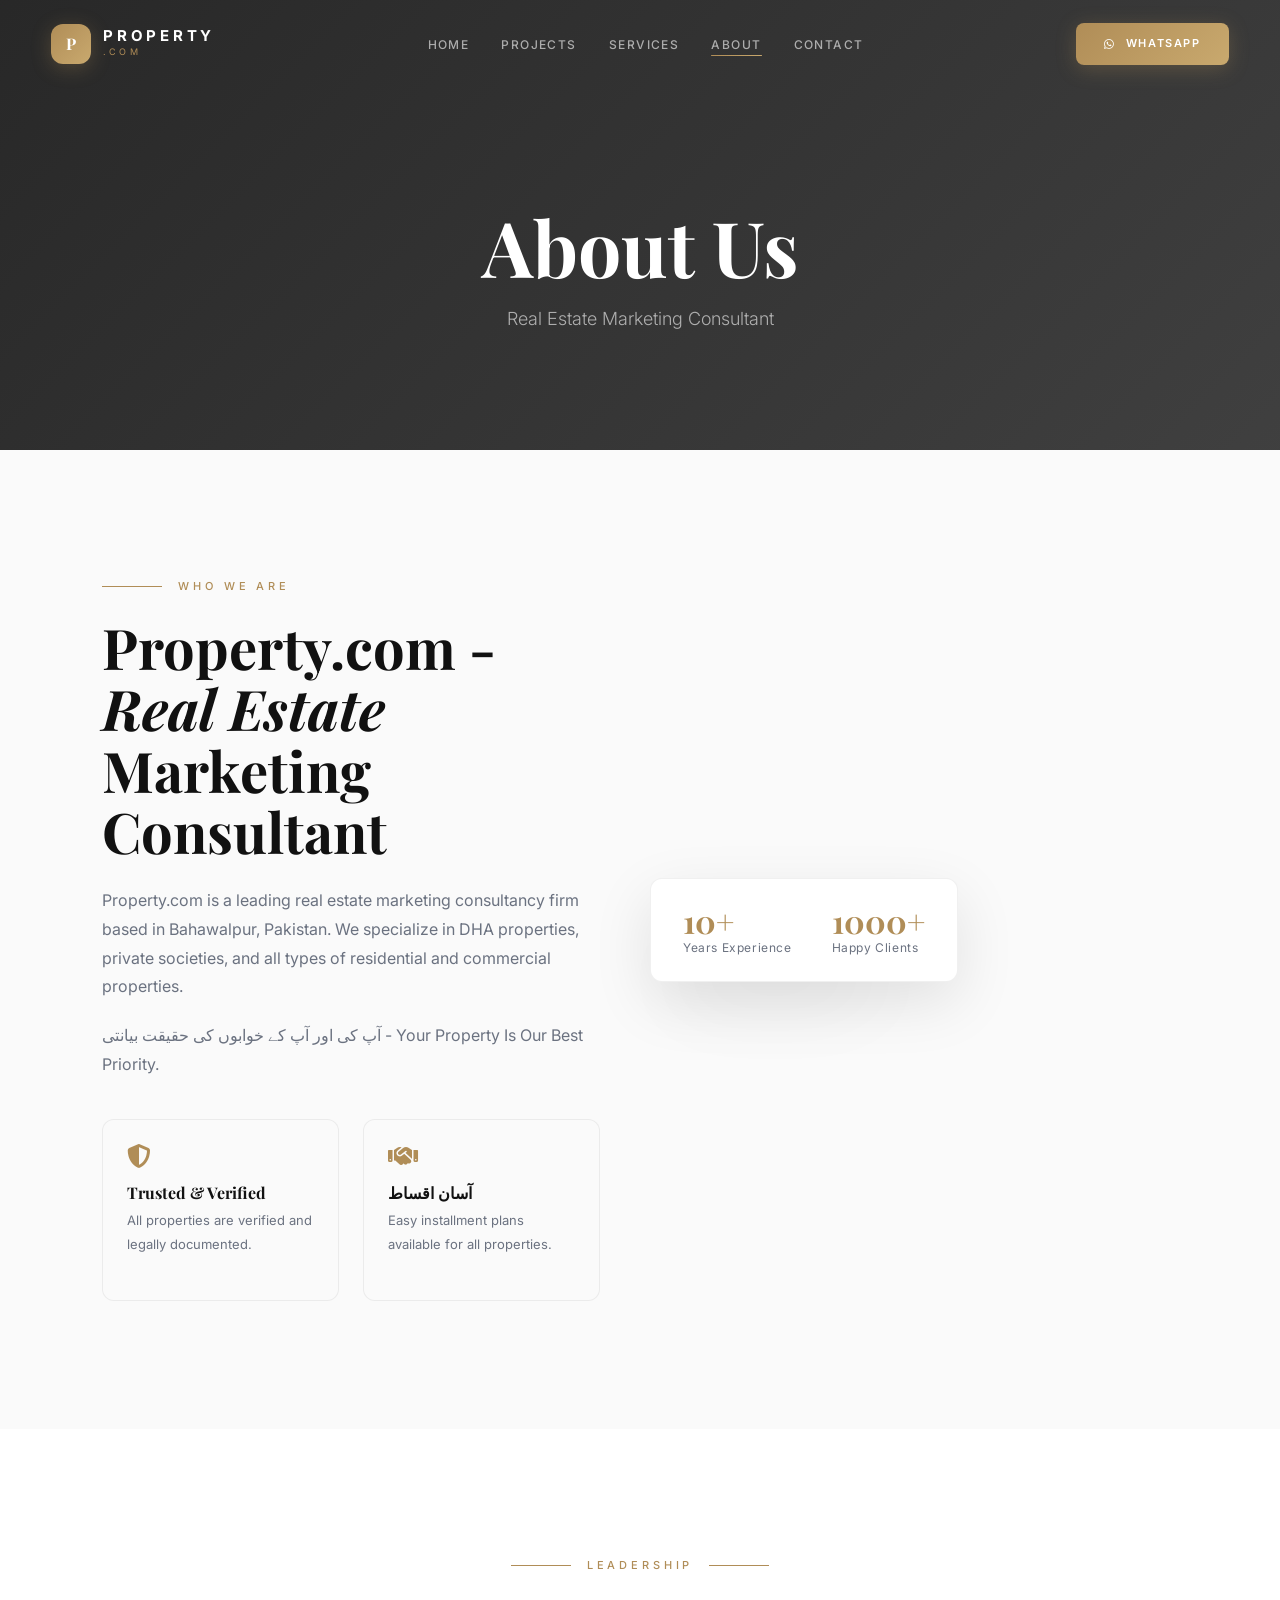
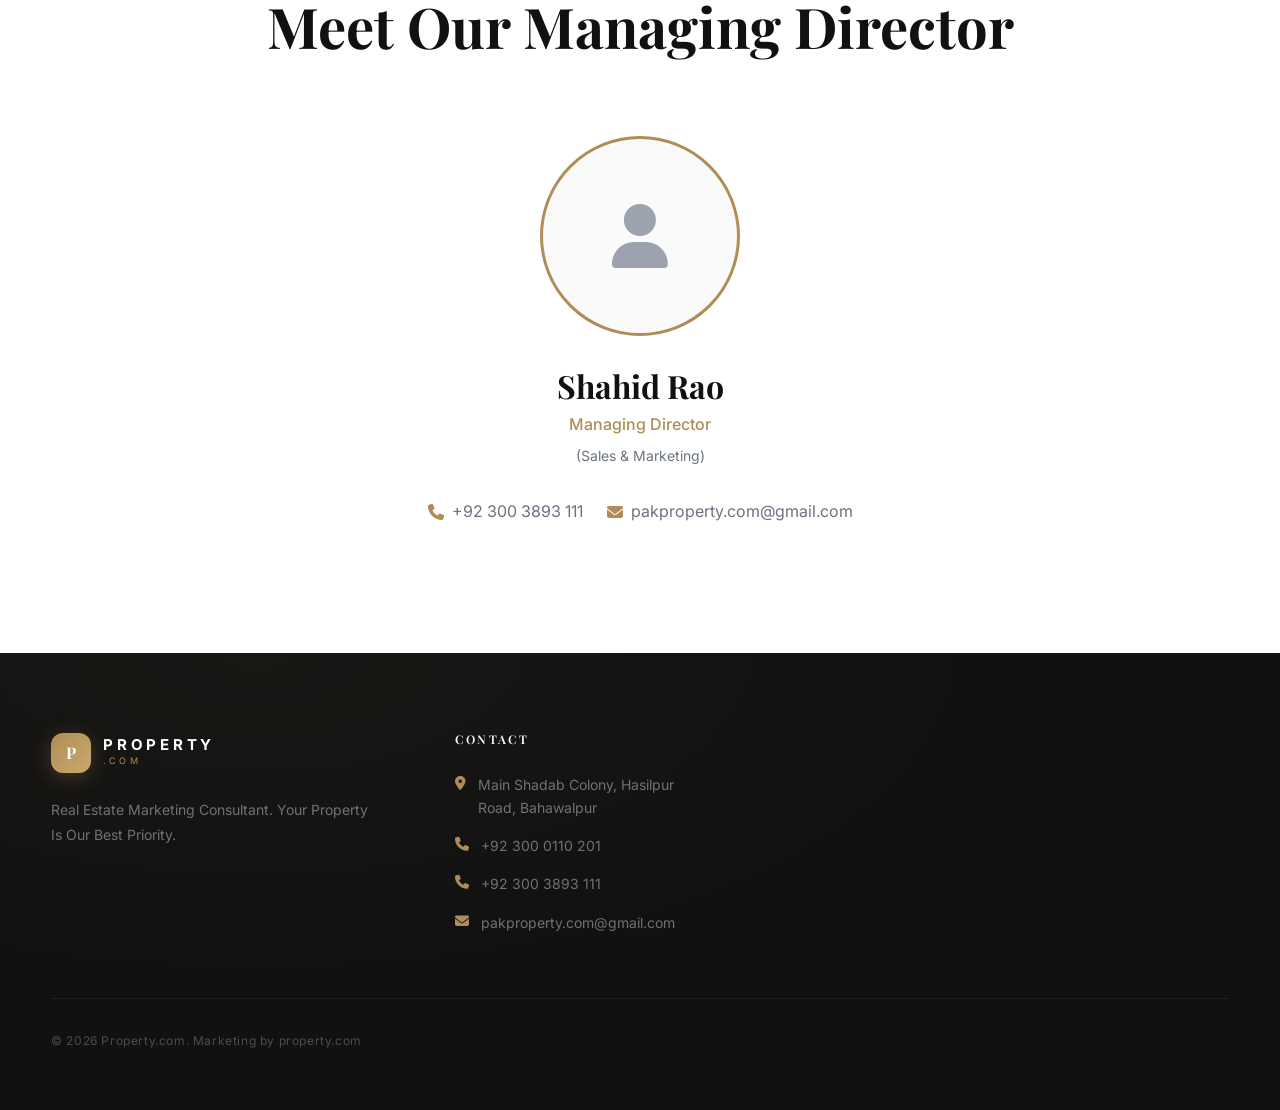
==== about.html @ cb053f2c "Initial commit - Property.com luxury real estate website" ====
<!DOCTYPE html>
<html lang="en">
<head>
    <meta charset="UTF-8">
    <meta name="viewport" content="width=device-width, initial-scale=1.0">
    <title>About - Property.com</title>
    <link rel="stylesheet" href="styles.css">
    <link rel="stylesheet" href="https://cdnjs.cloudflare.com/ajax/libs/font-awesome/6.4.0/css/all.min.css">
    <link href="https://fonts.googleapis.com/css2?family=Playfair+Display:wght@400;500;600;700&family=Inter:wght@300;400;500;600;700&display=swap" rel="stylesheet">
</head>
<body>
    <!-- Navigation -->
    <nav class="navbar scrolled" id="navbar">
        <div class="nav-container">
            <a href="index.html" class="logo">
                <div class="logo-icon">
                    <span>P</span>
                </div>
                <div class="logo-text">
                    <span class="name">PROPERTY</span>
                    <span class="tagline">.com</span>
                </div>
            </a>
            <button class="mobile-menu-btn" id="mobileMenuBtn">
                <i class="fas fa-bars"></i>
            </button>
            <ul class="nav-links" id="navLinks">
                <li><a href="index.html">Home</a></li>
                <li><a href="properties.html">Projects</a></li>
                <li><a href="services.html">Services</a></li>
                <li><a href="about.html" class="active">About</a></li>
                <li><a href="contact.html">Contact</a></li>
            </ul>
            <a href="https://wa.me/923000110201" class="nav-cta" target="_blank"><i class="fab fa-whatsapp"></i> WhatsApp</a>
        </div>
    </nav>

    <!-- Page Header -->
    <section class="page-header" style="background: linear-gradient(135deg, rgba(17,17,17,0.9), rgba(17,17,17,0.8)), url('https://images.unsplash.com/photo-1757359056339-22968344cce6?w=1920') center/cover;">
        <div class="container page-header-content">
            <h1>About Us</h1>
            <p>Real Estate Marketing Consultant</p>
        </div>
    </section>

    <!-- About Section -->
    <section class="about-section">
        <div class="container">
            <div class="about-grid">
                <div class="about-content">
                    <div class="section-tag">
                        <div class="line"></div>
                        <span>Who We Are</span>
                    </div>
                    <h2>Property.com - <span>Real Estate</span> Marketing Consultant</h2>
                    <p>Property.com is a leading real estate marketing consultancy firm based in Bahawalpur, Pakistan. We specialize in DHA properties, private societies, and all types of residential and commercial properties.</p>
                    <p>آپ کی اور آپ کے خوابوں کی حقیقت بیانتی - Your Property Is Our Best Priority.</p>
                    <div style="display: grid; grid-template-columns: repeat(2, 1fr); gap: 24px; margin-top: 40px;">
                        <div style="padding: 24px; background: var(--offWhite); border-radius: 12px; border: 1px solid var(--border);">
                            <i class="fas fa-shield-alt" style="color: var(--gold); font-size: 1.5rem; margin-bottom: 16px;"></i>
                            <h4 style="font-size: 1rem; margin-bottom: 8px; font-family: var(--fontDisplay);">Trusted & Verified</h4>
                            <p style="font-size: 13px; color: var(--muted);">All properties are verified and legally documented.</p>
                        </div>
                        <div style="padding: 24px; background: var(--offWhite); border-radius: 12px; border: 1px solid var(--border);">
                            <i class="fas fa-handshake" style="color: var(--gold); font-size: 1.5rem; margin-bottom: 16px;"></i>
                            <h4 style="font-size: 1rem; margin-bottom: 8px; font-family: var(--fontDisplay);">آسان اقساط</h4>
                            <p style="font-size: 13px; color: var(--muted);">Easy installment plans available for all properties.</p>
                        </div>
                    </div>
                </div>
                <div class="about-image">
                    <img src="https://images.unsplash.com/photo-1600607687939-ce8a6c25118c?w=800&q=80" alt="Pakistani Luxury House" loading="lazy">
                    <div class="about-stats">
                        <div class="about-stat">
                            <h4>10+</h4>
                            <p>Years Experience</p>
                        </div>
                        <div class="about-stat">
                            <h4>1000+</h4>
                            <p>Happy Clients</p>
                        </div>
                    </div>
                </div>
            </div>
        </div>
    </section>

    <!-- Managing Director -->
    <section style="padding: clamp(80px, 10vw, 160px) 0; background: #fff;">
        <div class="container">
            <div class="services-header">
                <div class="section-tag" style="justify-content: center;">
                    <div class="line"></div>
                    <span>Leadership</span>
                    <div class="line"></div>
                </div>
                <h2>Meet Our <span>Managing Director</span></h2>
            </div>
            <div style="max-width: 600px; margin: 0 auto; text-align: center;">
                <div style="width: 200px; height: 200px; background: var(--offWhite); border-radius: 50%; display: flex; align-items: center; justify-content: center; margin: 0 auto 32px; border: 3px solid var(--gold);">
                    <i class="fas fa-user" style="font-size: 4rem; color: var(--mutedLight);"></i>
                </div>
                <h3 style="font-size: 2rem; margin-bottom: 8px; font-family: var(--fontDisplay);">Shahid Rao</h3>
                <p style="color: var(--gold); font-size: 16px; font-weight: 500; margin-bottom: 8px;">Managing Director</p>
                <p style="color: var(--muted); font-size: 14px; margin-bottom: 32px;">(Sales & Marketing)</p>
                <div style="display: flex; justify-content: center; gap: 24px; flex-wrap: wrap;">
                    <div style="display: flex; align-items: center; gap: 8px; color: var(--muted);">
                        <i class="fas fa-phone" style="color: var(--gold);"></i>
                        <span>+92 300 3893 111</span>
                    </div>
                    <div style="display: flex; align-items: center; gap: 8px; color: var(--muted);">
                        <i class="fas fa-envelope" style="color: var(--gold);"></i>
                        <span>pakproperty.com@gmail.com</span>
                    </div>
                </div>
            </div>
        </div>
    </section>

    <!-- Footer -->
    <footer class="footer">
        <div class="footer-content">
            <div class="footer-grid">
                <div class="footer-brand">
                    <a href="index.html" class="footer-logo">
                        <div class="logo-icon">
                            <span>P</span>
                        </div>
                        <div class="logo-text">
                            <span class="name">PROPERTY</span>
                            <span class="tagline">.com</span>
                        </div>
                    </a>
                    <p>Real Estate Marketing Consultant. Your Property Is Our Best Priority.</p>
                </div>
                <div class="footer-col">
                    <h4>Contact</h4>
                    <div class="footer-contact">
                        <span><i class="fas fa-map-marker-alt"></i> Main Shadab Colony, Hasilpur Road, Bahawalpur</span>
                        <span><i class="fas fa-phone"></i> +92 300 0110 201</span>
                        <span><i class="fas fa-phone"></i> +92 300 3893 111</span>
                        <span><i class="fas fa-envelope"></i> pakproperty.com@gmail.com</span>
                    </div>
                </div>
            </div>
            <div class="footer-bottom">
                <p>&copy; 2026 Property.com. Marketing by property.com</p>
            </div>
        </div>
    </footer>

    <script src="script.js"></script>
</body>
</html>
---- styles.css ----
/* CSS Variables - Luxury Gold Theme */
:root {
    --gold: #b08d57;
    --goldLight: #d4b896;
    --goldGradient: linear-gradient(135deg, #b08d57, #c9a96e);
    --fg: #111111;
    --muted: #6b7280;
    --mutedLight: #9ca3af;
    --border: rgba(0,0,0,0.06);
    --white: #ffffff;
    --offWhite: #fafafa;
    --dark: #111111;
    --darkCard: #1a1a1a;
    --darkMuted: #888888;
    --fontDisplay: 'Playfair Display', Georgia, serif;
    --fontBody: 'Inter', -apple-system, sans-serif;
    --sectionPadding: clamp(80px, 10vw, 160px) clamp(24px, 4vw, 64px);
    --transition: 0.3s cubic-bezier(0.16, 1, 0.3, 1);
    --transitionSlow: 0.5s cubic-bezier(0.16, 1, 0.3, 1);
}

/* Reset & Base */
* {
    margin: 0;
    padding: 0;
    box-sizing: border-box;
}

html {
    scroll-behavior: smooth;
}

body {
    font-family: var(--fontBody);
    line-height: 1.6;
    color: var(--fg);
    background: var(--offWhite);
}

a {
    text-decoration: none;
    color: inherit;
}

ul {
    list-style: none;
}

img {
    max-width: 100%;
    height: auto;
}

/* Typography */
h1, h2, h3, h4, h5, h6 {
    font-family: var(--fontDisplay);
    font-weight: 700;
    line-height: 1.1;
}

/* Container */
.container {
    max-width: 1400px;
    margin: 0 auto;
    padding: 0 clamp(24px, 4vw, 64px);
}

/* Section Tag */
.section-tag {
    display: flex;
    align-items: center;
    gap: 16px;
    margin-bottom: 20px;
}

.section-tag .line {
    width: 60px;
    height: 1px;
    background: var(--gold);
}

.section-tag span {
    color: var(--gold);
    font-size: 11px;
    font-weight: 500;
    letter-spacing: 0.35em;
    text-transform: uppercase;
}

/* Buttons */
.btn-primary {
    display: inline-flex;
    align-items: center;
    gap: 12px;
    background: var(--goldGradient);
    color: #fff;
    font-size: 12px;
    font-weight: 600;
    letter-spacing: 0.15em;
    text-transform: uppercase;
    padding: 18px 40px;
    border-radius: 8px;
    border: none;
    cursor: pointer;
    box-shadow: 0 8px 32px rgba(176,141,87,0.4);
    transition: all 0.4s;
    font-family: var(--fontBody);
}

.btn-primary:hover {
    transform: translateY(-2px);
    box-shadow: 0 12px 40px rgba(176,141,87,0.5);
}

.btn-secondary {
    display: inline-flex;
    align-items: center;
    gap: 12px;
    border: 1px solid rgba(255,255,255,0.25);
    color: #fff;
    font-size: 12px;
    font-weight: 500;
    letter-spacing: 0.15em;
    text-transform: uppercase;
    padding: 18px 40px;
    border-radius: 8px;
    background: transparent;
    cursor: pointer;
    backdrop-filter: blur(10px);
    transition: all 0.4s;
    font-family: var(--fontBody);
}

.btn-secondary:hover {
    background: rgba(255,255,255,0.1);
}

.btn-outline {
    display: inline-flex;
    align-items: center;
    gap: 8px;
    border: 1px solid var(--border);
    background: #fff;
    color: var(--fg);
    font-size: 13px;
    font-weight: 600;
    padding: 16px 32px;
    border-radius: 10px;
    cursor: pointer;
    transition: all 0.3s;
    font-family: var(--fontBody);
}

.btn-outline:hover {
    border-color: var(--gold);
    color: var(--gold);
}

.btn-whatsapp {
    display: inline-flex;
    align-items: center;
    gap: 10px;
    background: #25d366;
    color: #fff;
    font-size: 12px;
    font-weight: 600;
    letter-spacing: 0.1em;
    text-transform: uppercase;
    padding: 16px 32px;
    border-radius: 8px;
    border: none;
    cursor: pointer;
    transition: all 0.3s;
    font-family: var(--fontBody);
}

.btn-whatsapp:hover {
    background: #20bd5a;
    transform: translateY(-2px);
}

/* Navbar */
.navbar {
    position: fixed;
    top: 0;
    left: 0;
    right: 0;
    z-index: 100;
    background: transparent;
    transition: all 0.6s cubic-bezier(0.16, 1, 0.3, 1);
}

.navbar.scrolled {
    background: rgba(250,250,250,0.95);
    backdrop-filter: blur(20px) saturate(180%);
    -webkit-backdrop-filter: blur(20px) saturate(180%);
    border-bottom: 1px solid var(--border);
}

.nav-container {
    max-width: 1400px;
    margin: 0 auto;
    padding: 0 clamp(24px, 4vw, 64px);
    display: flex;
    align-items: center;
    justify-content: space-between;
    height: 88px;
    transition: height 0.6s cubic-bezier(0.16, 1, 0.3, 1);
}

.navbar.scrolled .nav-container {
    height: 72px;
}

.logo {
    display: flex;
    align-items: center;
    gap: 12px;
    text-decoration: none;
}

.logo-icon {
    width: 40px;
    height: 40px;
    border-radius: 12px;
    background: var(--goldGradient);
    display: flex;
    align-items: center;
    justify-content: center;
    box-shadow: 0 4px 20px rgba(176,141,87,0.3);
}

.logo-icon span {
    color: #fff;
    font-weight: 700;
    font-size: 16px;
    font-family: var(--fontDisplay);
}

.logo-text {
    display: flex;
    flex-direction: column;
}

.logo-text .name {
    font-size: 15px;
    font-weight: 700;
    letter-spacing: 0.25em;
    color: #111;
    line-height: 1;
}

.logo-text .tagline {
    font-size: 9px;
    font-weight: 400;
    letter-spacing: 0.35em;
    color: var(--gold);
    text-transform: uppercase;
    margin-top: 2px;
}

.navbar:not(.scrolled) .logo-text .name {
    color: #fff;
}

.nav-links {
    display: flex;
    align-items: center;
    gap: 32px;
}

.nav-links a {
    font-size: 12px;
    font-weight: 500;
    letter-spacing: 0.12em;
    text-transform: uppercase;
    color: #888;
    text-decoration: none;
    position: relative;
    padding-bottom: 4px;
    transition: color 0.3s;
}

.navbar:not(.scrolled) .nav-links a {
    color: rgba(255,255,255,0.6);
}

.nav-links a:hover,
.nav-links a.active {
    color: var(--gold);
}

.nav-links a.active::after {
    content: '';
    position: absolute;
    bottom: 0;
    left: 0;
    right: 0;
    height: 1.5px;
    background: var(--goldGradient);
    border-radius: 1px;
}

.nav-cta {
    display: inline-flex;
    align-items: center;
    gap: 10px;
    background: var(--goldGradient);
    color: #fff !important;
    font-size: 11px;
    font-weight: 600;
    letter-spacing: 0.15em;
    text-transform: uppercase;
    padding: 12px 28px;
    border-radius: 8px;
    text-decoration: none;
    box-shadow: 0 4px 20px rgba(176,141,87,0.3);
    transition: all 0.3s;
}

.nav-cta:hover {
    transform: translateY(-2px);
    box-shadow: 0 8px 30px rgba(176,141,87,0.4);
}

.mobile-menu-btn {
    display: none;
    background: none;
    border: none;
    font-size: 1.5rem;
    color: var(--fg);
    cursor: pointer;
    padding: 8px;
}

.navbar:not(.scrolled) .mobile-menu-btn {
    color: #fff;
}

/* Hero Section */
.hero {
    position: relative;
    min-height: 100vh;
    display: flex;
    align-items: center;
    overflow: hidden;
}

.hero-bg {
    position: absolute;
    inset: 0;
    z-index: 0;
}

.hero-bg img {
    width: 100%;
    height: 100%;
    object-fit: cover;
}

.hero-bg::after {
    content: '';
    position: absolute;
    inset: 0;
    background: linear-gradient(135deg, rgba(17,17,17,0.85) 0%, rgba(17,17,17,0.5) 50%, rgba(17,17,17,0.3) 100%);
}

.hero-content {
    position: relative;
    z-index: 1;
    max-width: 1400px;
    margin: 0 auto;
    padding: 0 clamp(24px, 4vw, 64px);
    width: 100%;
}

.hero-inner {
    max-width: 720px;
}

.hero-tag {
    display: flex;
    align-items: center;
    gap: 16px;
    margin-bottom: 32px;
    opacity: 0;
    animation: fadeUp 0.8s ease forwards 0.2s;
}

.hero-tag .line {
    width: 60px;
    height: 1px;
    background: var(--gold);
}

.hero-tag span {
    color: var(--goldLight);
    font-size: 11px;
    font-weight: 500;
    letter-spacing: 0.35em;
    text-transform: uppercase;
}

.hero h1 {
    font-size: clamp(3.5rem, 7vw, 6rem);
    font-weight: 700;
    color: #fff;
    line-height: 1.05;
    margin-bottom: 28px;
    opacity: 0;
    animation: fadeUp 1s ease forwards 0.4s;
}

.hero h1 span {
    font-style: italic;
    color: var(--gold);
}

.hero p {
    font-size: 17px;
    color: rgba(255,255,255,0.65);
    max-width: 520px;
    line-height: 1.8;
    margin-bottom: 48px;
    font-weight: 300;
    opacity: 0;
    animation: fadeUp 0.8s ease forwards 0.6s;
}

.hero-buttons {
    display: flex;
    flex-wrap: wrap;
    gap: 16px;
    opacity: 0;
    animation: fadeUp 0.8s ease forwards 0.8s;
}

.hero-search {
    background: rgba(255,255,255,0.1);
    backdrop-filter: blur(20px);
    padding: 24px;
    border-radius: 16px;
    border: 1px solid rgba(255,255,255,0.1);
    margin-top: 60px;
    opacity: 0;
    animation: fadeUp 0.8s ease forwards 1s;
}

.search-box {
    display: flex;
    gap: 16px;
    flex-wrap: wrap;
}

.search-box select,
.search-box input {
    flex: 1;
    min-width: 180px;
    padding: 16px 20px;
    border: 1px solid rgba(255,255,255,0.15);
    border-radius: 8px;
    background: rgba(255,255,255,0.08);
    color: #fff;
    font-family: var(--fontBody);
    font-size: 14px;
    transition: all 0.3s;
}

.search-box select option {
    background: var(--dark);
    color: #fff;
}

.search-box select:focus,
.search-box input:focus {
    outline: none;
    border-color: var(--gold);
}

.search-box input::placeholder {
    color: rgba(255,255,255,0.4);
}

.search-box button {
    padding: 16px 32px;
    background: var(--goldGradient);
    color: #fff;
    border: none;
    border-radius: 8px;
    font-family: var(--fontBody);
    font-size: 13px;
    font-weight: 600;
    letter-spacing: 0.1em;
    text-transform: uppercase;
    cursor: pointer;
    transition: all 0.3s;
    display: flex;
    align-items: center;
    gap: 8px;
}

.search-box button:hover {
    box-shadow: 0 8px 32px rgba(176,141,87,0.4);
}

.scroll-indicator {
    position: absolute;
    bottom: 40px;
    left: 50%;
    transform: translateX(-50%);
    z-index: 1;
    display: flex;
    flex-direction: column;
    align-items: center;
    gap: 8px;
    animation: bounce 2s infinite;
}

.scroll-indicator span {
    color: rgba(255,255,255,0.4);
    font-size: 10px;
    letter-spacing: 0.3em;
    text-transform: uppercase;
}

.scroll-indicator .line {
    width: 1px;
    height: 40px;
    background: linear-gradient(180deg, rgba(176,141,87,0.6), transparent);
}

/* Stats Section */
.stats-section {
    padding: 80px 0;
    background: var(--dark);
    position: relative;
    overflow: hidden;
}

.stats-section::before {
    content: '';
    position: absolute;
    inset: 0;
    background: radial-gradient(ellipse at 20% 50%, rgba(176,141,87,0.08), transparent 70%);
}

.stats-grid {
    display: grid;
    grid-template-columns: repeat(4, 1fr);
    gap: 48px;
    position: relative;
}

.stat-item {
    text-align: center;
    position: relative;
}

.stat-item:not(:first-child)::before {
    content: '';
    position: absolute;
    left: -24px;
    top: 50%;
    transform: translateY(-50%);
    width: 1px;
    height: 48px;
    background: rgba(255,255,255,0.08);
}

.stat-icon {
    color: var(--gold);
    font-size: 8px;
    margin-bottom: 16px;
    letter-spacing: 0.3em;
}

.stat-value {
    font-size: clamp(2.5rem, 4vw, 3.5rem);
    font-weight: 700;
    color: #fff;
    font-family: var(--fontDisplay);
    line-height: 1;
}

.stat-label {
    font-size: 12px;
    color: rgba(255,255,255,0.45);
    margin-top: 12px;
    letter-spacing: 0.1em;
    text-transform: uppercase;
    font-weight: 400;
}

/* Featured Projects */
.featured-section {
    padding: var(--sectionPadding);
}

.section-header {
    display: flex;
    align-items: flex-end;
    justify-content: space-between;
    margin-bottom: 64px;
    flex-wrap: wrap;
    gap: 24px;
}

.view-all {
    display: inline-flex;
    align-items: center;
    gap: 8px;
    color: var(--gold);
    font-size: 12px;
    font-weight: 600;
    letter-spacing: 0.15em;
    text-transform: uppercase;
    text-decoration: none;
    transition: gap 0.3s;
}

.view-all:hover {
    gap: 12px;
}

.property-grid {
    display: grid;
    grid-template-columns: repeat(auto-fill, minmax(min(100%, 380px), 1fr));
    gap: 32px;
}

.property-card {
    display: block;
    text-decoration: none;
    border-radius: 16px;
    overflow: hidden;
    background: #fff;
    border: 1px solid var(--border);
    transition: all 0.5s cubic-bezier(0.16, 1, 0.3, 1);
}

.property-card:hover {
    transform: translateY(-8px);
    box-shadow: 0 20px 60px rgba(0,0,0,0.12);
}

.property-image {
    position: relative;
    overflow: hidden;
    aspect-ratio: 4/3;
}

.property-image img {
    width: 100%;
    height: 100%;
    object-fit: cover;
    transition: transform 0.8s cubic-bezier(0.16, 1, 0.3, 1);
}

.property-card:hover .property-image img {
    transform: scale(1.05);
}

.property-image::after {
    content: '';
    position: absolute;
    inset: 0;
    background: linear-gradient(180deg, transparent 50%, rgba(0,0,0,0.4) 100%);
}

.property-tag {
    position: absolute;
    top: 16px;
    left: 16px;
    background: rgba(176,141,87,0.95);
    color: #fff;
    font-size: 10px;
    font-weight: 600;
    padding: 6px 14px;
    border-radius: 6px;
    letter-spacing: 0.1em;
    text-transform: uppercase;
    backdrop-filter: blur(10px);
    z-index: 1;
}

.property-featured {
    position: absolute;
    top: 16px;
    right: 16px;
    background: rgba(255,255,255,0.15);
    backdrop-filter: blur(10px);
    color: #fff;
    font-size: 10px;
    font-weight: 500;
    padding: 6px 12px;
    border-radius: 6px;
    display: flex;
    align-items: center;
    gap: 4px;
    z-index: 1;
}

.property-info {
    padding: 28px;
}

.property-location {
    display: flex;
    align-items: center;
    gap: 6px;
    margin-bottom: 10px;
    font-size: 13px;
    color: var(--muted);
    font-weight: 400;
}

.property-location i {
    color: var(--gold);
}

.property-info h3 {
    font-size: 22px;
    font-weight: 700;
    color: var(--fg);
    margin-bottom: 16px;
    font-family: var(--fontDisplay);
}

.property-features {
    display: flex;
    align-items: center;
    gap: 20px;
    padding-top: 16px;
    border-top: 1px solid var(--border);
}

.property-features span {
    display: flex;
    align-items: center;
    gap: 6px;
    font-size: 13px;
    color: var(--muted);
}

.property-features i {
    color: var(--muted);
}

.property-price {
    margin-left: auto;
    font-size: 20px;
    font-weight: 700;
    color: var(--gold);
    font-family: var(--fontDisplay);
}

/* Services Section */
.services-section {
    padding: var(--sectionPadding);
    background: #fff;
}

.services-header {
    text-align: center;
    margin-bottom: 80px;
}

.services-header .section-tag {
    justify-content: center;
}

.services-header h2 {
    font-size: clamp(2.5rem, 5vw, 3.5rem);
    color: var(--fg);
}

.services-grid {
    display: grid;
    grid-template-columns: repeat(auto-fit, minmax(280px, 1fr));
    gap: 24px;
}

.service-card {
    padding: 48px;
    border-radius: 16px;
    background: #fafafa;
    border: 1px solid var(--border);
    position: relative;
    overflow: hidden;
    transition: all 0.4s;
}

.service-card:hover {
    border-color: var(--gold);
    box-shadow: 0 20px 60px rgba(176,141,87,0.1);
}

.service-number {
    font-size: 64px;
    font-weight: 700;
    color: rgba(176,141,87,0.08);
    font-family: var(--fontDisplay);
    position: absolute;
    top: 16px;
    right: 24px;
    line-height: 1;
}

.service-card h3 {
    font-size: 20px;
    font-weight: 700;
    color: var(--fg);
    margin-bottom: 16px;
    font-family: var(--fontDisplay);
}

.service-card p {
    font-size: 14px;
    color: var(--muted);
    line-height: 1.8;
}

/* Testimonial Section */
.testimonial-section {
    padding: clamp(100px, 12vw, 180px) 0;
    background: var(--dark);
    position: relative;
    overflow: hidden;
}

.testimonial-section::before {
    content: '';
    position: absolute;
    inset: 0;
    background: radial-gradient(ellipse at 80% 50%, rgba(176,141,87,0.06), transparent 60%);
}

.testimonial-content {
    max-width: 900px;
    margin: 0 auto;
    padding: 0 clamp(24px, 4vw, 64px);
    text-align: center;
    position: relative;
}

.testimonial-quote {
    font-size: 48px;
    color: var(--gold);
    margin-bottom: 32px;
    font-family: var(--fontDisplay);
}

.testimonial-text {
    font-size: clamp(1.4rem, 2.5vw, 2rem);
    color: rgba(255,255,255,0.85);
    line-height: 1.7;
    font-weight: 300;
    font-style: italic;
    margin-bottom: 40px;
}

.testimonial-author {
    display: flex;
    align-items: center;
    justify-content: center;
    gap: 16px;
}

.testimonial-author img {
    width: 48px;
    height: 48px;
    border-radius: 50%;
    object-fit: cover;
}

.testimonial-author-info {
    text-align: left;
}

.testimonial-author-info h4 {
    color: #fff;
    font-size: 14px;
    font-weight: 600;
}

.testimonial-author-info p {
    color: rgba(255,255,255,0.4);
    font-size: 12px;
    letter-spacing: 0.1em;
}

/* CTA Section */
.cta-section {
    padding: clamp(80px, 10vw, 140px) 0;
    position: relative;
    overflow: hidden;
}

.cta-bg {
    position: absolute;
    inset: 0;
    background: linear-gradient(135deg, #fafafa, #f5f0eb);
}

.cta-container {
    position: relative;
    display: grid;
    grid-template-columns: repeat(auto-fit, minmax(300px, 1fr));
    gap: clamp(40px, 6vw, 80px);
    align-items: center;
}

.cta-content h2 {
    font-size: clamp(2.5rem, 5vw, 3.5rem);
    color: var(--fg);
    margin-bottom: 20px;
}

.cta-content h2 span {
    font-style: italic;
}

.cta-content p {
    font-size: 16px;
    color: var(--muted);
    max-width: 440px;
    line-height: 1.8;
    margin-bottom: 40px;
    font-weight: 300;
}

.cta-image {
    position: relative;
}

.cta-image img {
    aspect-ratio: 3/4;
    border-radius: 16px;
    object-fit: cover;
    box-shadow: 0 40px 80px rgba(0,0,0,0.15);
    width: 100%;
}

.cta-badge {
    position: absolute;
    bottom: -24px;
    left: -24px;
    background: #fff;
    border-radius: 12px;
    padding: 24px;
    box-shadow: 0 20px 60px rgba(0,0,0,0.1);
    border: 1px solid var(--border);
}

.cta-badge h4 {
    font-size: 28px;
    font-weight: 700;
    color: var(--gold);
    font-family: var(--fontDisplay);
}

.cta-badge p {
    font-size: 12px;
    color: var(--muted);
    letter-spacing: 0.05em;
}

/* About Section */
.about-section {
    padding: var(--sectionPadding);
}

.about-grid {
    display: grid;
    grid-template-columns: 1fr 1fr;
    gap: 80px;
    align-items: center;
}

.about-content h2 {
    font-size: clamp(2.5rem, 5vw, 3.5rem);
    color: var(--fg);
    margin-bottom: 24px;
}

.about-content h2 span {
    font-style: italic;
}

.about-content p {
    color: var(--muted);
    margin-bottom: 20px;
    line-height: 1.8;
}

.about-image {
    position: relative;
}

.about-image img {
    width: 100%;
    border-radius: 16px;
    box-shadow: 0 40px 80px rgba(0,0,0,0.1);
}

.about-stats {
    position: absolute;
    bottom: -30px;
    left: -30px;
    background: #fff;
    border-radius: 12px;
    padding: 24px 32px;
    box-shadow: 0 20px 60px rgba(0,0,0,0.1);
    border: 1px solid var(--border);
    display: flex;
    gap: 40px;
}

.about-stat h4 {
    font-size: 2rem;
    font-weight: 700;
    color: var(--gold);
    font-family: var(--fontDisplay);
}

.about-stat p {
    font-size: 12px;
    color: var(--muted);
    letter-spacing: 0.05em;
}

/* Page Header */
.page-header {
    min-height: 50vh;
    display: flex;
    align-items: center;
    background: linear-gradient(135deg, rgba(17,17,17,0.9), rgba(17,17,17,0.8)), url('https://images.unsplash.com/photo-1600596542815-ffad4c1539a9?w=1920') center/cover;
    position: relative;
    padding-top: 88px;
}

.page-header-content {
    text-align: center;
    width: 100%;
}

.page-header h1 {
    font-size: clamp(3rem, 6vw, 5rem);
    color: #fff;
    margin-bottom: 16px;
}

.page-header p {
    color: rgba(255,255,255,0.6);
    font-size: 18px;
    font-weight: 300;
}

/* Filter Section */
.filter-section {
    padding: 40px 0;
    background: #fff;
    box-shadow: 0 4px 20px rgba(0,0,0,0.05);
}

.filter-box {
    display: flex;
    gap: 20px;
    align-items: flex-end;
    flex-wrap: wrap;
}

.filter-group {
    flex: 1;
    min-width: 200px;
}

.filter-group label {
    display: block;
    font-weight: 500;
    margin-bottom: 8px;
    font-size: 12px;
    letter-spacing: 0.1em;
    text-transform: uppercase;
    color: var(--muted);
}

.filter-group select {
    width: 100%;
    padding: 14px 18px;
    border: 1px solid var(--border);
    border-radius: 8px;
    font-family: var(--fontBody);
    font-size: 14px;
    background: #fff;
    cursor: pointer;
    transition: all 0.3s;
}

.filter-group select:focus {
    outline: none;
    border-color: var(--gold);
}

/* Projects Grid */
.projects-section {
    padding: 60px 0;
}

.pagination {
    display: flex;
    justify-content: center;
    gap: 8px;
    margin-top: 60px;
}

.pagination a {
    width: 40px;
    height: 40px;
    display: flex;
    align-items: center;
    justify-content: center;
    border: 1px solid var(--border);
    border-radius: 8px;
    font-weight: 500;
    font-size: 14px;
    transition: all 0.3s;
    text-decoration: none;
    color: var(--fg);
}

.pagination a:hover,
.pagination a.active {
    background: var(--gold);
    color: #fff;
    border-color: var(--gold);
}

/* Services Detail */
.services-detail-section {
    padding: var(--sectionPadding);
}

.service-detail-card {
    display: flex;
    gap: 48px;
    padding: 48px;
    background: #fff;
    border-radius: 16px;
    border: 1px solid var(--border);
    margin-bottom: 24px;
    align-items: flex-start;
    transition: all 0.4s;
}

.service-detail-card:hover {
    border-color: var(--gold);
    box-shadow: 0 20px 60px rgba(176,141,87,0.1);
}

.service-detail-icon {
    width: 100px;
    height: 100px;
    background: rgba(176,141,87,0.08);
    border-radius: 20px;
    display: flex;
    align-items: center;
    justify-content: center;
    flex-shrink: 0;
}

.service-detail-icon i {
    font-size: 2.5rem;
    color: var(--gold);
}

.service-detail-content h3 {
    font-size: 1.4rem;
    margin-bottom: 16px;
    font-family: var(--fontDisplay);
}

.service-detail-content p {
    color: var(--muted);
    margin-bottom: 20px;
    line-height: 1.8;
}

.service-detail-content ul li {
    display: flex;
    align-items: center;
    gap: 10px;
    margin-bottom: 10px;
    color: var(--muted);
    font-size: 14px;
}

.service-detail-content i {
    color: var(--gold);
}

/* Areas Section */
.areas-section {
    padding: var(--sectionPadding);
    background: #fff;
}

.areas-grid {
    display: grid;
    grid-template-columns: repeat(auto-fit, minmax(180px, 1fr));
    gap: 20px;
}

.area-card {
    background: var(--offWhite);
    padding: 32px;
    border-radius: 12px;
    text-align: center;
    border: 1px solid var(--border);
    transition: all 0.4s;
}

.area-card:hover {
    transform: translateY(-4px);
    border-color: var(--gold);
    box-shadow: 0 12px 40px rgba(176,141,87,0.1);
}

.area-card i {
    font-size: 2rem;
    color: var(--gold);
    margin-bottom: 16px;
}

.area-card h4 {
    font-size: 1rem;
    font-family: var(--fontDisplay);
}

/* Contact Section */
.contact-section {
    padding: var(--sectionPadding);
}

.contact-grid {
    display: grid;
    grid-template-columns: 1.5fr 1fr;
    gap: 80px;
}

.contact-form h2,
.contact-info h2 {
    font-size: 1.8rem;
    margin-bottom: 32px;
    font-family: var(--fontDisplay);
}

.form-group {
    margin-bottom: 24px;
}

.form-group label {
    display: block;
    font-weight: 500;
    margin-bottom: 8px;
    font-size: 12px;
    letter-spacing: 0.1em;
    text-transform: uppercase;
    color: var(--muted);
}

.form-group input,
.form-group select,
.form-group textarea {
    width: 100%;
    padding: 16px 20px;
    border: 1px solid var(--border);
    border-radius: 10px;
    font-family: var(--fontBody);
    font-size: 14px;
    transition: all 0.3s;
    background: #fff;
}

.form-group input:focus,
.form-group select:focus,
.form-group textarea:focus {
    outline: none;
    border-color: var(--gold);
    box-shadow: 0 0 0 3px rgba(176,141,87,0.1);
}

.form-row {
    display: grid;
    grid-template-columns: 1fr 1fr;
    gap: 20px;
}

.info-card {
    padding: 28px;
    background: var(--offWhite);
    border-radius: 12px;
    margin-bottom: 20px;
    border: 1px solid var(--border);
}

.info-card i {
    font-size: 1.5rem;
    color: var(--gold);
    margin-bottom: 16px;
}

.info-card h4 {
    font-size: 1.1rem;
    margin-bottom: 8px;
    font-family: var(--fontDisplay);
}

.info-card p {
    color: var(--muted);
    font-size: 14px;
}

.social-contact {
    margin-top: 32px;
}

.social-contact h4 {
    margin-bottom: 16px;
    font-size: 14px;
    letter-spacing: 0.1em;
    text-transform: uppercase;
    color: var(--muted);
}

.social-links {
    display: flex;
    gap: 12px;
}

.social-links a {
    width: 40px;
    height: 40px;
    border-radius: 8px;
    border: 1px solid var(--border);
    display: flex;
    align-items: center;
    justify-content: center;
    color: var(--muted);
    font-size: 14px;
    transition: all 0.3s;
    text-decoration: none;
}

.social-links a:hover {
    background: var(--gold);
    color: #fff;
    border-color: var(--gold);
}

/* Map Section */
.map-section {
    padding: 0 0 100px;
}

.map-placeholder {
    height: 400px;
    background: var(--offWhite);
    border-radius: 16px;
    display: flex;
    flex-direction: column;
    align-items: center;
    justify-content: center;
    color: var(--muted);
    border: 1px solid var(--border);
}

.map-placeholder i {
    font-size: 4rem;
    margin-bottom: 20px;
    opacity: 0.3;
    color: var(--gold);
}

/* Footer */
.footer {
    background: var(--dark);
    position: relative;
    overflow: hidden;
}

.footer::before {
    content: '';
    position: absolute;
    inset: 0;
    background: radial-gradient(ellipse at 20% 0%, rgba(176,141,87,0.05), transparent 50%);
}

.footer-content {
    max-width: 1400px;
    margin: 0 auto;
    padding: 80px clamp(24px, 4vw, 64px) 60px;
    position: relative;
}

.footer-grid {
    display: grid;
    grid-template-columns: 2fr 1fr 1fr 1.5fr;
    gap: 64px;
    margin-bottom: 64px;
}

.footer-brand {
    max-width: 320px;
}

.footer-logo {
    display: flex;
    align-items: center;
    gap: 12px;
    margin-bottom: 24px;
    text-decoration: none;
}

.footer-logo .logo-icon {
    box-shadow: 0 4px 20px rgba(176,141,87,0.3);
}

.footer-logo .logo-text .name {
    color: #fff;
}

.footer-brand p {
    font-size: 14px;
    color: rgba(255,255,255,0.4);
    line-height: 1.8;
    margin-bottom: 32px;
}

.footer-social {
    display: flex;
    gap: 12px;
}

.footer-social a {
    width: 36px;
    height: 36px;
    border-radius: 8px;
    border: 1px solid rgba(255,255,255,0.1);
    display: flex;
    align-items: center;
    justify-content: center;
    color: rgba(255,255,255,0.4);
    font-size: 11px;
    font-weight: 600;
    transition: all 0.3s;
    text-decoration: none;
}

.footer-social a:hover {
    background: var(--gold);
    border-color: var(--gold);
    color: #fff;
}

.footer-col h4 {
    color: #fff;
    font-weight: 600;
    font-size: 12px;
    letter-spacing: 0.2em;
    text-transform: uppercase;
    margin-bottom: 28px;
}

.footer-col ul {
    display: flex;
    flex-direction: column;
    gap: 14px;
}

.footer-col ul a {
    font-size: 14px;
    color: rgba(255,255,255,0.4);
    transition: color 0.3s;
    text-decoration: none;
}

.footer-col ul a:hover {
    color: var(--gold);
}

.footer-contact {
    display: flex;
    flex-direction: column;
    gap: 16px;
}

.footer-contact span {
    display: flex;
    align-items: flex-start;
    gap: 12px;
    font-size: 14px;
    color: rgba(255,255,255,0.4);
}

.footer-contact i {
    color: var(--gold);
    flex-shrink: 0;
    margin-top: 2px;
}

.footer-bottom {
    border-top: 1px solid rgba(255,255,255,0.06);
    padding-top: 32px;
    display: flex;
    align-items: center;
    justify-content: space-between;
    flex-wrap: wrap;
    gap: 16px;
}

.footer-bottom p {
    font-size: 12px;
    color: rgba(255,255,255,0.25);
    letter-spacing: 0.05em;
}

.footer-links {
    display: flex;
    gap: 24px;
}

.footer-links a {
    font-size: 12px;
    color: rgba(255,255,255,0.25);
    text-decoration: none;
    transition: color 0.3s;
}

.footer-links a:hover {
    color: var(--gold);
}

/* Animations */
@keyframes fadeUp {
    from {
        opacity: 0;
        transform: translateY(30px);
    }
    to {
        opacity: 1;
        transform: translateY(0);
    }
}

@keyframes fadeIn {
    from {
        opacity: 0;
    }
    to {
        opacity: 1;
    }
}

@keyframes bounce {
    0%, 20%, 50%, 80%, 100% {
        transform: translateX(-50%) translateY(0);
    }
    40% {
        transform: translateX(-50%) translateY(-10px);
    }
    60% {
        transform: translateX(-50%) translateY(-5px);
    }
}

@keyframes spin {
    to {
        transform: rotate(360deg);
    }
}

/* Responsive */
@media (max-width: 992px) {
    .nav-links {
        position: absolute;
        top: 88px;
        left: 0;
        right: 0;
        background: rgba(250,250,250,0.98);
        backdrop-filter: blur(20px);
        flex-direction: column;
        padding: 32px;
        gap: 0;
        box-shadow: 0 20px 60px rgba(0,0,0,0.1);
        display: none;
    }

    .nav-links.active {
        display: flex;
    }

    .nav-links a {
        padding: 16px 0;
        border-bottom: 1px solid rgba(0,0,0,0.04);
        width: 100%;
        color: #555 !important;
    }

    .nav-cta {
        display: none;
    }

    .mobile-menu-btn {
        display: block;
    }

    .stats-grid {
        grid-template-columns: repeat(2, 1fr);
    }

    .stat-item:not(:first-child)::before {
        display: none;
    }

    .about-grid,
    .contact-grid {
        grid-template-columns: 1fr;
    }

    .footer-grid {
        grid-template-columns: repeat(2, 1fr);
    }

    .service-detail-card {
        flex-direction: column;
    }
}

@media (max-width: 768px) {
    .hero h1 {
        font-size: clamp(2.5rem, 8vw, 3.5rem);
    }

    .search-box {
        flex-direction: column;
    }

    .search-box select,
    .search-box input {
        min-width: 100%;
    }

    .stats-grid {
        grid-template-columns: 1fr;
        gap: 40px;
    }

    .form-row {
        grid-template-columns: 1fr;
    }

    .footer-grid {
        grid-template-columns: 1fr;
        gap: 40px;
    }

    .footer-bottom {
        flex-direction: column;
        text-align: center;
    }

    .about-stats {
        position: relative;
        bottom: auto;
        left: auto;
        margin-top: 24px;
    }

    .cta-badge {
        position: relative;
        bottom: auto;
        left: auto;
        margin-top: 24px;
        display: inline-block;
    }

    .section-header {
        flex-direction: column;
        align-items: flex-start;
    }

    .property-grid {
        grid-template-columns: 1fr;
    }

    .service-card {
        padding: 32px;
    }

    .service-detail-card {
        padding: 24px;
    }

    .page-header {
        min-height: 40vh;
        padding-top: 72px;
    }

    .filter-box {
        flex-direction: column;
    }

    .filter-group {
        min-width: 100%;
    }

    .areas-grid {
        grid-template-columns: repeat(2, 1fr);
    }

    .hero-buttons {
        flex-direction: column;
    }

    .hero-buttons .btn-primary,
    .hero-buttons .btn-secondary {
        width: 100%;
        justify-content: center;
    }

    .testimonial-text {
        font-size: 1.2rem;
    }

    .footer-content {
        padding: 60px clamp(24px, 4vw, 64px) 40px;
    }
}

@media (max-width: 480px) {
    .areas-grid {
        grid-template-columns: 1fr;
    }

    .social-links {
        justify-content: center;
    }

    .nav-container {
        height: 72px;
    }

    .navbar.scrolled .nav-container {
        height: 64px;
    }

    .logo-text .name {
        font-size: 13px;
    }

    .logo-text .tagline {
        font-size: 8px;
    }

    .logo-icon {
        width: 36px;
        height: 36px;
    }
}
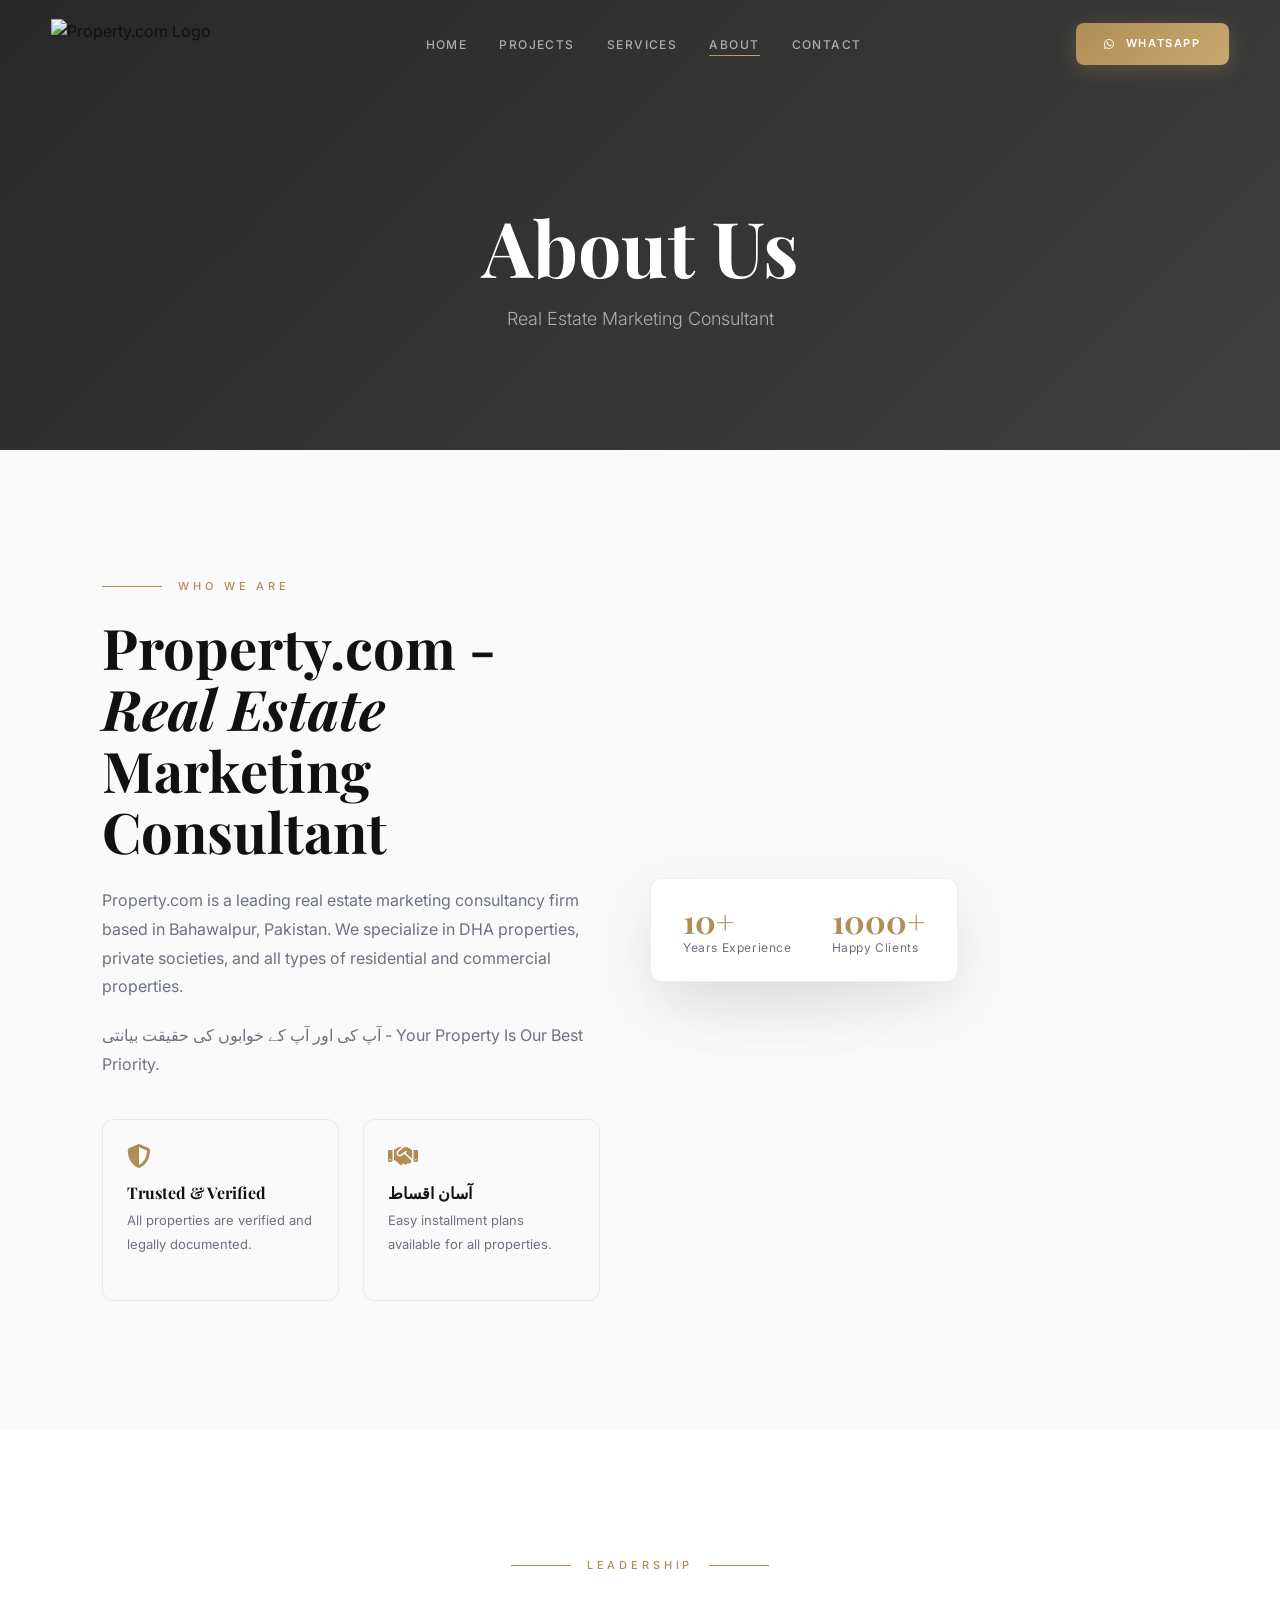
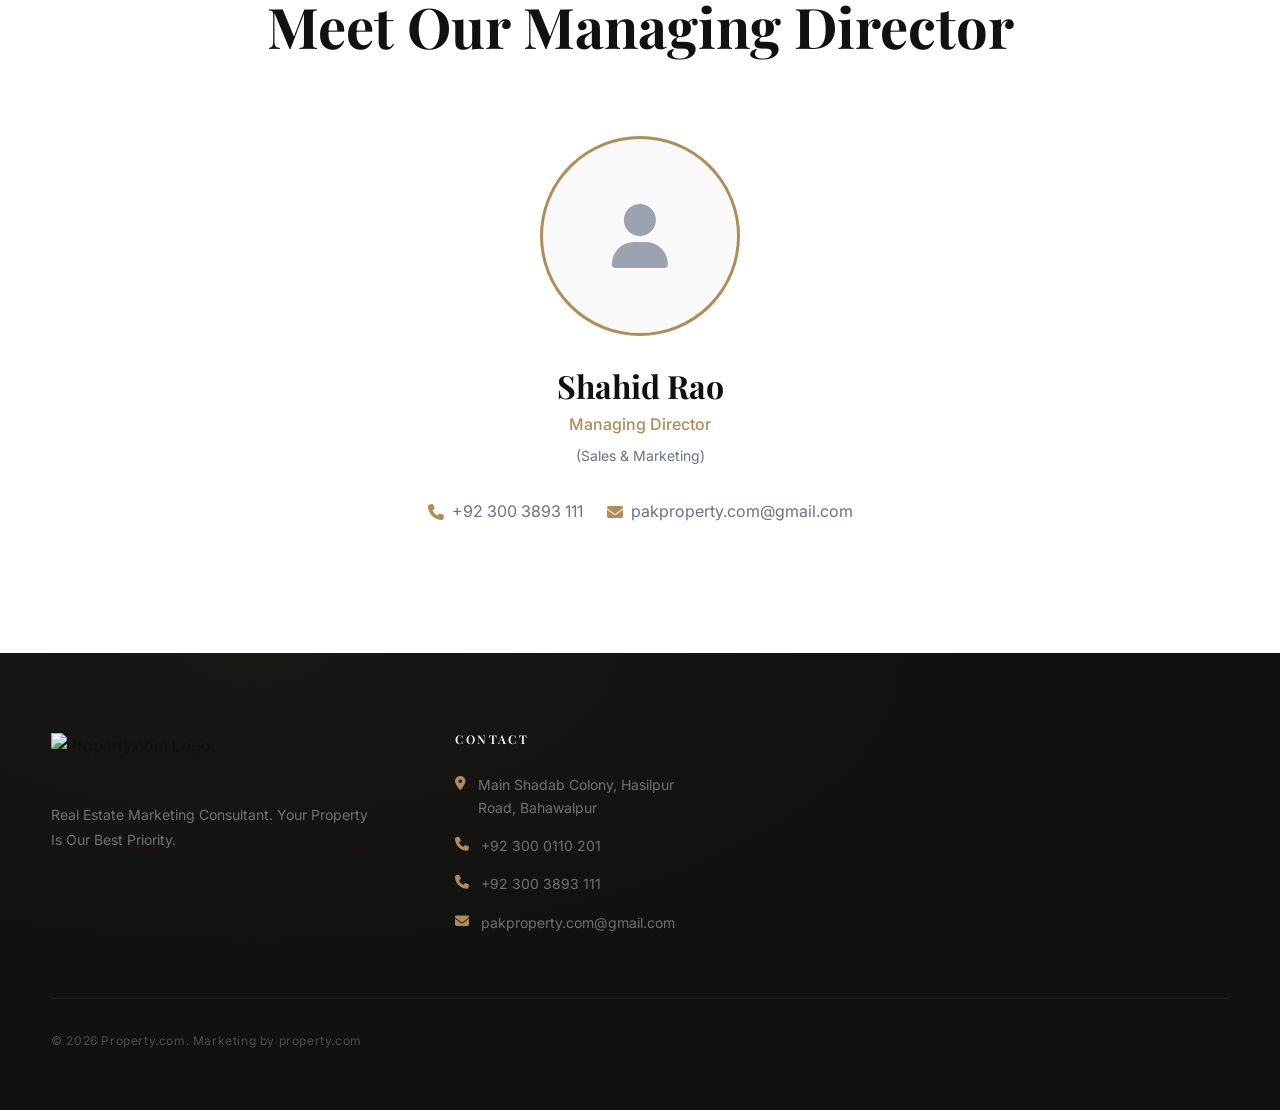
==== commit 4c2c0310: "Add real Property.com logo to all pages" ====
--- a/about.html
+++ b/about.html
@@ -13,13 +13,7 @@
     <nav class="navbar scrolled" id="navbar">
         <div class="nav-container">
             <a href="index.html" class="logo">
-                <div class="logo-icon">
-                    <span>P</span>
-                </div>
-                <div class="logo-text">
-                    <span class="name">PROPERTY</span>
-                    <span class="tagline">.com</span>
-                </div>
+                <img src="https://i.ibb.co/bgp8FKPJ/Gemini-Generated-Image-7xvyf17xvyf17xvy.jpg" alt="Property.com Logo">
             </a>
             <button class="mobile-menu-btn" id="mobileMenuBtn">
                 <i class="fas fa-bars"></i>
@@ -122,15 +116,7 @@
         <div class="footer-content">
             <div class="footer-grid">
                 <div class="footer-brand">
-                    <a href="index.html" class="footer-logo">
-                        <div class="logo-icon">
-                            <span>P</span>
-                        </div>
-                        <div class="logo-text">
-                            <span class="name">PROPERTY</span>
-                            <span class="tagline">.com</span>
-                        </div>
-                    </a>
+                    <a href="index.html" class="footer-logo"><img src="https://i.ibb.co/bgp8FKPJ/Gemini-Generated-Image-7xvyf17xvyf17xvy.jpg" alt="Property.com Logo" style="height:45px;"></a>
                     <p>Real Estate Marketing Consultant. Your Property Is Our Best Priority.</p>
                 </div>
                 <div class="footer-col">
--- a/styles.css
+++ b/styles.css
@@ -215,8 +215,18 @@
 .logo {
     display: flex;
     align-items: center;
-    gap: 12px;
+    gap: 0;
     text-decoration: none;
+}
+
+.logo img {
+    height: 50px;
+    width: auto;
+    transition: height 0.3s;
+}
+
+.navbar.scrolled .logo img {
+    height: 40px;
 }
 
 .logo-icon {
@@ -330,7 +340,18 @@
     font-size: 1.5rem;
     color: var(--fg);
     cursor: pointer;
-    padding: 8px;
+    padding: 12px;
+    min-width: 48px;
+    min-height: 48px;
+    align-items: center;
+    justify-content: center;
+    border-radius: 8px;
+    transition: background 0.3s;
+    z-index: 102;
+}
+
+.mobile-menu-btn:active {
+    background: rgba(0,0,0,0.05);
 }
 
 .navbar:not(.scrolled) .mobile-menu-btn {
@@ -1580,43 +1601,97 @@
     }
 }
 
-/* Responsive */
+/* Responsive - Full Mobile Optimisation */
 @media (max-width: 992px) {
-    .nav-links {
-        position: absolute;
-        top: 88px;
+    /* MOBILE NAV - Override base styles */
+    .navbar .nav-links {
+        display: none !important;
+        position: fixed;
+        top: 72px;
         left: 0;
         right: 0;
-        background: rgba(250,250,250,0.98);
-        backdrop-filter: blur(20px);
+        bottom: 0;
+        background: rgba(17,17,17,0.97);
+        backdrop-filter: blur(30px);
+        -webkit-backdrop-filter: blur(30px);
         flex-direction: column;
-        padding: 32px;
+        align-items: stretch;
+        padding: 24px 20px 40px;
         gap: 0;
-        box-shadow: 0 20px 60px rgba(0,0,0,0.1);
+        box-shadow: none;
+        border-top: 1px solid rgba(255,255,255,0.05);
+        z-index: 100;
+        overflow-y: auto;
+        -webkit-overflow-scrolling: touch;
+    }
+
+    .navbar .nav-links.active {
+        display: flex !important;
+        animation: slideDown 0.3s ease;
+    }
+
+    @keyframes slideDown {
+        from {
+            opacity: 0;
+            transform: translateY(-10px);
+        }
+        to {
+            opacity: 1;
+            transform: translateY(0);
+        }
+    }
+
+    .navbar .nav-links li {
+        width: 100%;
+        list-style: none;
+    }
+
+    .navbar .nav-links a {
+        padding: 14px 16px;
+        border-bottom: 1px solid rgba(255,255,255,0.04);
+        width: 100%;
+        display: block;
+        color: rgba(255,255,255,0.7) !important;
+        font-size: 13px;
+        font-weight: 500;
+        letter-spacing: 0.12em;
+        text-transform: uppercase;
+        transition: color 0.2s, background 0.2s;
+        border-radius: 8px;
+        box-sizing: border-box;
+    }
+
+    .navbar .nav-links a:hover,
+    .navbar .nav-links a:active {
+        background: rgba(176,141,87,0.1);
+        color: var(--gold) !important;
+    }
+
+    .navbar .nav-links a.active {
+        color: var(--gold) !important;
+        font-weight: 600;
+    }
+
+    .navbar .nav-links a.active::after {
         display: none;
     }
 
-    .nav-links.active {
+    .navbar .nav-links li:last-child a {
+        border-bottom: none;
+    }
+
+    .navbar .nav-cta {
+        display: none !important;
+    }
+
+    .mobile-menu-btn {
         display: flex;
-    }
-
-    .nav-links a {
-        padding: 16px 0;
-        border-bottom: 1px solid rgba(0,0,0,0.04);
-        width: 100%;
-        color: #555 !important;
-    }
-
-    .nav-cta {
-        display: none;
-    }
-
-    .mobile-menu-btn {
-        display: block;
+        color: #fff;
     }
 
     .stats-grid {
         grid-template-columns: repeat(2, 1fr);
+        gap: 32px;
     }
 
     .stat-item:not(:first-child)::before {
@@ -1635,39 +1710,383 @@
     .service-detail-card {
         flex-direction: column;
     }
+
+    .service-detail-icon {
+        width: 80px;
+        height: 80px;
+    }
+
+    .service-detail-icon i {
+        font-size: 2rem;
+    }
+
+    .services-header {
+        margin-bottom: 48px;
+    }
+
+    .services-header h2 {
+        font-size: clamp(2rem, 4vw, 3rem);
+    }
+
+    .about-content h2 {
+        font-size: clamp(2rem, 4vw, 2.5rem);
+    }
 }
 
 @media (max-width: 768px) {
+    /* Hero - Full Mobile Optimisation */
+    .hero {
+        min-height: 100svh;
+        min-height: -webkit-fill-available;
+        padding-top: 0;
+        padding-bottom: 0;
+    }
+
+    .hero-content {
+        padding-top: 100px;
+        padding-bottom: 60px;
+        display: flex;
+        align-items: center;
+        min-height: 100svh;
+    }
+
+    .hero-inner {
+        max-width: 100%;
+        width: 100%;
+    }
+
+    .home-hero-badge {
+        margin-bottom: 20px;
+        padding: 8px 16px;
+    }
+
+    .home-hero-badge span {
+        font-size: 10px;
+        letter-spacing: 0.12em;
+    }
+
     .hero h1 {
-        font-size: clamp(2.5rem, 8vw, 3.5rem);
+        font-size: clamp(2rem, 8vw, 2.8rem);
+        line-height: 1.08;
+        margin-bottom: 16px;
+        letter-spacing: -0.02em;
+    }
+
+    .hero p {
+        font-size: 14px;
+        line-height: 1.7;
+        margin-bottom: 28px;
+        color: rgba(255,255,255,0.6);
+    }
+
+    .hero-buttons {
+        flex-direction: column;
+        gap: 12px;
+    }
+
+    .hero-buttons .btn-primary,
+    .hero-buttons .btn-whatsapp,
+    .hero-buttons .btn-secondary {
+        width: 100%;
+        justify-content: center;
+        padding: 16px 24px;
+        font-size: 12px;
+    }
+
+    .hero-stats-row {
+        display: grid;
+        grid-template-columns: repeat(3, 1fr);
+        gap: 16px;
+        margin-top: 32px;
+        padding-top: 24px;
+        border-top: 1px solid rgba(255,255,255,0.1);
+    }
+
+    .hero-stat {
+        text-align: center;
+    }
+
+    .hero-stat h3 {
+        font-size: 1.6rem;
+        line-height: 1;
+    }
+
+    .hero-stat p {
+        font-size: 10px;
+        margin-top: 6px;
+        letter-spacing: 0.05em;
+    }
+
+    .hero-search {
+        padding: 16px;
+        margin-top: 32px;
     }
 
     .search-box {
         flex-direction: column;
+        gap: 12px;
     }
 
     .search-box select,
     .search-box input {
         min-width: 100%;
+        padding: 14px 16px;
+        font-size: 14px;
+    }
+
+    .search-box button {
+        width: 100%;
+        justify-content: center;
+        padding: 14px 24px;
+    }
+
+    .scroll-indicator {
+        bottom: 16px;
+    }
+
+    /* Stats */
+    .stats-section {
+        padding: 48px 0;
     }
 
     .stats-grid {
+        grid-template-columns: repeat(2, 1fr);
+        gap: 32px;
+    }
+
+    .stat-value {
+        font-size: clamp(1.8rem, 6vw, 2.5rem);
+    }
+
+    /* Section Headers */
+    .section-header {
+        flex-direction: column;
+        align-items: flex-start;
+        margin-bottom: 40px;
+    }
+
+    .services-header {
+        margin-bottom: 40px;
+    }
+
+    .services-header h2,
+    .about-content h2 {
+        font-size: clamp(1.8rem, 6vw, 2.5rem);
+    }
+
+    /* Property / Featured Project Grid */
+    .property-grid,
+    .featured-projects-grid {
+        grid-template-columns: 1fr;
+        gap: 24px;
+    }
+
+    .property-info {
+        padding: 20px;
+    }
+
+    .property-info h3 {
+        font-size: 18px;
+    }
+
+    .property-features {
+        gap: 12px;
+        flex-wrap: wrap;
+    }
+
+    .property-price {
+        font-size: 17px;
+    }
+
+    /* Featured project cards */
+    .featured-project-info {
+        padding: 20px;
+    }
+
+    .featured-project-info h3 {
+        font-size: 1.1rem;
+    }
+
+    .featured-project-info p {
+        font-size: 13px;
+        line-height: 1.6;
+        margin-bottom: 16px;
+    }
+
+    .featured-project-price {
+        flex-direction: column;
+        align-items: flex-start;
+        gap: 12px;
+    }
+
+    .featured-project-price span {
+        font-size: 1.1rem;
+    }
+
+    /* Services */
+    .services-section {
+        padding: clamp(48px, 8vw, 80px) 0;
+    }
+
+    .services-grid {
+        grid-template-columns: 1fr;
+        gap: 16px;
+    }
+
+    .service-card {
+        padding: 28px;
+    }
+
+    .service-number {
+        font-size: 48px;
+        top: 12px;
+        right: 16px;
+    }
+
+    .service-card h3 {
+        font-size: 17px;
+    }
+
+    .service-card p {
+        font-size: 13px;
+    }
+
+    /* Service Detail */
+    .services-detail-section {
+        padding: clamp(48px, 8vw, 80px) 0;
+    }
+
+    .service-detail-card {
+        padding: 24px;
+        gap: 24px;
+    }
+
+    .service-detail-icon {
+        width: 64px;
+        height: 64px;
+        border-radius: 14px;
+    }
+
+    .service-detail-icon i {
+        font-size: 1.5rem;
+    }
+
+    .service-detail-content h3 {
+        font-size: 1.1rem;
+    }
+
+    .service-detail-content p {
+        font-size: 13px;
+    }
+
+    .service-detail-content ul li {
+        font-size: 13px;
+    }
+
+    /* Testimonials */
+    .testimonials-section {
+        padding: clamp(48px, 8vw, 80px) 0;
+    }
+
+    .testimonials-grid {
+        grid-template-columns: 1fr;
+        gap: 20px;
+    }
+
+    .testimonial-card {
+        padding: 28px;
+    }
+
+    .testimonial-card p {
+        font-size: 14px;
+        line-height: 1.7;
+    }
+
+    /* CTA Section */
+    .cta-section {
+        padding: clamp(48px, 8vw, 80px) 0;
+    }
+
+    .cta-container {
         grid-template-columns: 1fr;
         gap: 40px;
-    }
-
-    .form-row {
-        grid-template-columns: 1fr;
-    }
-
-    .footer-grid {
-        grid-template-columns: 1fr;
-        gap: 40px;
-    }
-
-    .footer-bottom {
+        text-align: center;
+    }
+
+    .cta-content h2 {
+        font-size: clamp(1.8rem, 6vw, 2.5rem);
+    }
+
+    .cta-content p {
+        margin: 0 auto 32px;
+    }
+
+    .cta-image img {
+        aspect-ratio: 4/3;
+    }
+
+    .cta-badge {
+        position: relative;
+        bottom: auto;
+        left: auto;
+        margin-top: 24px;
+        display: inline-flex;
+        padding: 16px 24px;
+    }
+
+    .cta-badge h4 {
+        font-size: 22px;
+    }
+
+    /* CTA Banner */
+    .cta-banner-section {
+        padding: clamp(40px, 6vw, 64px) 0;
+    }
+
+    .cta-banner-content {
         flex-direction: column;
         text-align: center;
+        gap: 28px;
+    }
+
+    .cta-banner-content h2 {
+        font-size: clamp(1.6rem, 5vw, 2.2rem);
+        max-width: 100%;
+    }
+
+    .cta-banner-buttons {
+        justify-content: center;
+        flex-direction: column;
+        width: 100%;
+    }
+
+    .btn-white,
+    .btn-outline-white {
+        width: 100%;
+        justify-content: center;
+        padding: 16px 32px;
+    }
+
+    /* About */
+    .about-section {
+        padding: clamp(48px, 8vw, 80px) 0;
+    }
+
+    .about-grid {
+        gap: 40px;
+    }
+
+    .about-content p {
+        font-size: 14px;
+    }
+
+    .about-content > div[style*="grid"] {
+        grid-template-columns: 1fr !important;
+        gap: 16px !important;
+    }
+
+    .about-content > div[style*="grid"] > div {
+        padding: 20px !important;
     }
 
     .about-stats {
@@ -1675,96 +2094,338 @@
         bottom: auto;
         left: auto;
         margin-top: 24px;
-    }
-
-    .cta-badge {
-        position: relative;
-        bottom: auto;
-        left: auto;
-        margin-top: 24px;
-        display: inline-block;
-    }
-
-    .section-header {
-        flex-direction: column;
-        align-items: flex-start;
-    }
-
-    .property-grid {
-        grid-template-columns: 1fr;
-    }
-
-    .service-card {
-        padding: 32px;
-    }
-
-    .service-detail-card {
-        padding: 24px;
-    }
-
-    .page-header {
-        min-height: 40vh;
-        padding-top: 72px;
+        gap: 24px;
+        padding: 20px;
+        border-radius: 12px;
+    }
+
+    .about-stat h4 {
+        font-size: 1.5rem;
+    }
+
+    /* Filter */
+    .filter-section {
+        padding: 24px 0;
     }
 
     .filter-box {
         flex-direction: column;
+        gap: 12px;
     }
 
     .filter-group {
         min-width: 100%;
     }
 
+    .filter-group select {
+        padding: 14px 16px;
+    }
+
+    .filter-section .btn-primary {
+        width: 100%;
+        justify-content: center;
+        padding: 16px 32px;
+    }
+
+    /* Page Header */
+    .page-header {
+        min-height: 35vh;
+        padding-top: 72px;
+    }
+
+    .page-header h1 {
+        font-size: clamp(2rem, 8vw, 3rem);
+    }
+
+    .page-header p {
+        font-size: 15px;
+    }
+
+    /* Areas */
     .areas-grid {
         grid-template-columns: repeat(2, 1fr);
-    }
-
-    .hero-buttons {
+        gap: 16px;
+    }
+
+    .area-card {
+        padding: 20px;
+    }
+
+    .area-card img {
+        height: 100px !important;
+    }
+
+    .area-card h4 {
+        font-size: 0.9rem;
+    }
+
+    /* Contact */
+    .form-row {
+        grid-template-columns: 1fr;
+    }
+
+    .form-group input,
+    .form-group select,
+    .form-group textarea {
+        padding: 14px 16px;
+        font-size: 16px;
+    }
+
+    .info-card {
+        padding: 20px;
+    }
+
+    /* Footer */
+    .footer-grid {
+        grid-template-columns: 1fr;
+        gap: 32px;
+    }
+
+    .footer-content {
+        padding: 48px clamp(20px, 4vw, 40px) 32px;
+    }
+
+    .footer-brand {
+        max-width: 100%;
+    }
+
+    .footer-col h4 {
+        margin-bottom: 16px;
+    }
+
+    .footer-contact span {
+        font-size: 13px;
+    }
+
+    .footer-bottom {
         flex-direction: column;
+        text-align: center;
+        gap: 12px;
+    }
+
+    .footer-links {
+        justify-content: center;
+    }
+}
+
+@media (max-width: 480px) {
+    /* Global */
+    .container {
+        padding: 0 16px;
+    }
+
+    /* Hero - Small Screens */
+    .hero-content {
+        padding-top: 80px;
+        padding-bottom: 48px;
+    }
+
+    .hero h1 {
+        font-size: 1.75rem;
+        margin-bottom: 12px;
+    }
+
+    .hero p {
+        font-size: 13px;
+        margin-bottom: 24px;
+    }
+
+    .home-hero-badge {
+        padding: 6px 12px;
+        margin-bottom: 16px;
+    }
+
+    .home-hero-badge i {
+        font-size: 10px;
+    }
+
+    .home-hero-badge span {
+        font-size: 9px;
     }
 
     .hero-buttons .btn-primary,
-    .hero-buttons .btn-secondary {
-        width: 100%;
-        justify-content: center;
-    }
-
-    .testimonial-text {
+    .hero-buttons .btn-whatsapp {
+        padding: 14px 20px;
+        font-size: 11px;
+    }
+
+    .hero-stats-row {
+        gap: 8px;
+        margin-top: 24px;
+        padding-top: 20px;
+    }
+
+    .hero-stat h3 {
+        font-size: 1.4rem;
+    }
+
+    .hero-stat p {
+        font-size: 9px;
+        margin-top: 4px;
+    }
+
+    /* Buttons */
+    .btn-primary,
+    .btn-whatsapp,
+    .btn-secondary,
+    .btn-outline,
+    .btn-white,
+    .btn-outline-white {
+        padding: 14px 24px;
+        font-size: 11px;
+    }
+
+    /* Stats */
+    .stats-grid {
+        gap: 24px;
+    }
+
+    .stat-value {
+        font-size: 1.5rem;
+    }
+
+    .stat-label {
+        font-size: 10px;
+    }
+
+    /* Why Choose Us */
+    .why-card {
+        padding: 28px 24px;
+    }
+
+    .why-card-icon {
+        width: 52px;
+        height: 52px;
+    }
+
+    .why-card-icon i {
         font-size: 1.2rem;
     }
 
-    .footer-content {
-        padding: 60px clamp(24px, 4vw, 64px) 40px;
-    }
-}
-
-@media (max-width: 480px) {
+    .why-card h3 {
+        font-size: 1.1rem;
+    }
+
+    .why-card p {
+        font-size: 13px;
+        line-height: 1.7;
+    }
+
+    /* Properties */
+    .property-features span {
+        font-size: 12px;
+    }
+
+    /* Sections */
+    .section-tag span {
+        font-size: 10px;
+        letter-spacing: 0.25em;
+    }
+
+    .section-tag .line {
+        width: 40px;
+    }
+
+    .view-all {
+        font-size: 11px;
+    }
+
+    /* Areas */
     .areas-grid {
         grid-template-columns: 1fr;
     }
 
-    .social-links {
-        justify-content: center;
-    }
-
+    .area-card {
+        padding: 16px;
+    }
+
+    /* Footer */
+    .footer-content {
+        padding: 36px 16px 24px;
+    }
+
+    .footer-social a {
+        width: 40px;
+        height: 40px;
+    }
+
+    .footer-social {
+        gap: 8px;
+    }
+
+    .footer-bottom p {
+        font-size: 11px;
+    }
+
+    /* Navbar mobile */
     .nav-container {
-        height: 72px;
+        padding: 0 16px;
+        height: 56px;
     }
 
     .navbar.scrolled .nav-container {
-        height: 64px;
+        height: 48px;
     }
 
     .logo-text .name {
-        font-size: 13px;
+        font-size: 11px;
+        letter-spacing: 0.2em;
     }
 
     .logo-text .tagline {
-        font-size: 8px;
+        font-size: 6px;
+        letter-spacing: 0.25em;
     }
 
     .logo-icon {
-        width: 36px;
-        height: 36px;
-    }
-}
+        width: 28px;
+        height: 28px;
+        border-radius: 8px;
+    }
+
+    .logo-icon span {
+        font-size: 12px;
+    }
+
+    .mobile-menu-btn {
+        font-size: 1.1rem;
+        padding: 6px;
+        min-width: 40px;
+        min-height: 40px;
+    }
+
+    .navbar .nav-links {
+        top: 56px;
+        padding: 16px 16px 32px;
+    }
+
+    .navbar .nav-links a {
+        padding: 12px 12px;
+        font-size: 12px;
+        letter-spacing: 0.1em;
+    }
+
+    .navbar.scrolled .nav-links {
+        top: 48px;
+    }
+
+    /* Scroll indicator hidden on small screens */
+    .scroll-indicator {
+        display: none;
+    }
+
+    /* Prevent horizontal overflow */
+    body {
+        overflow-x: hidden;
+    }
+
+    /* Touch-friendly tap targets */
+    a, button {
+        min-height: 44px;
+    }
+
+    /* Smooth image loading */
+    img {
+        -webkit-tap-highlight-color: transparent;
+    }
+}
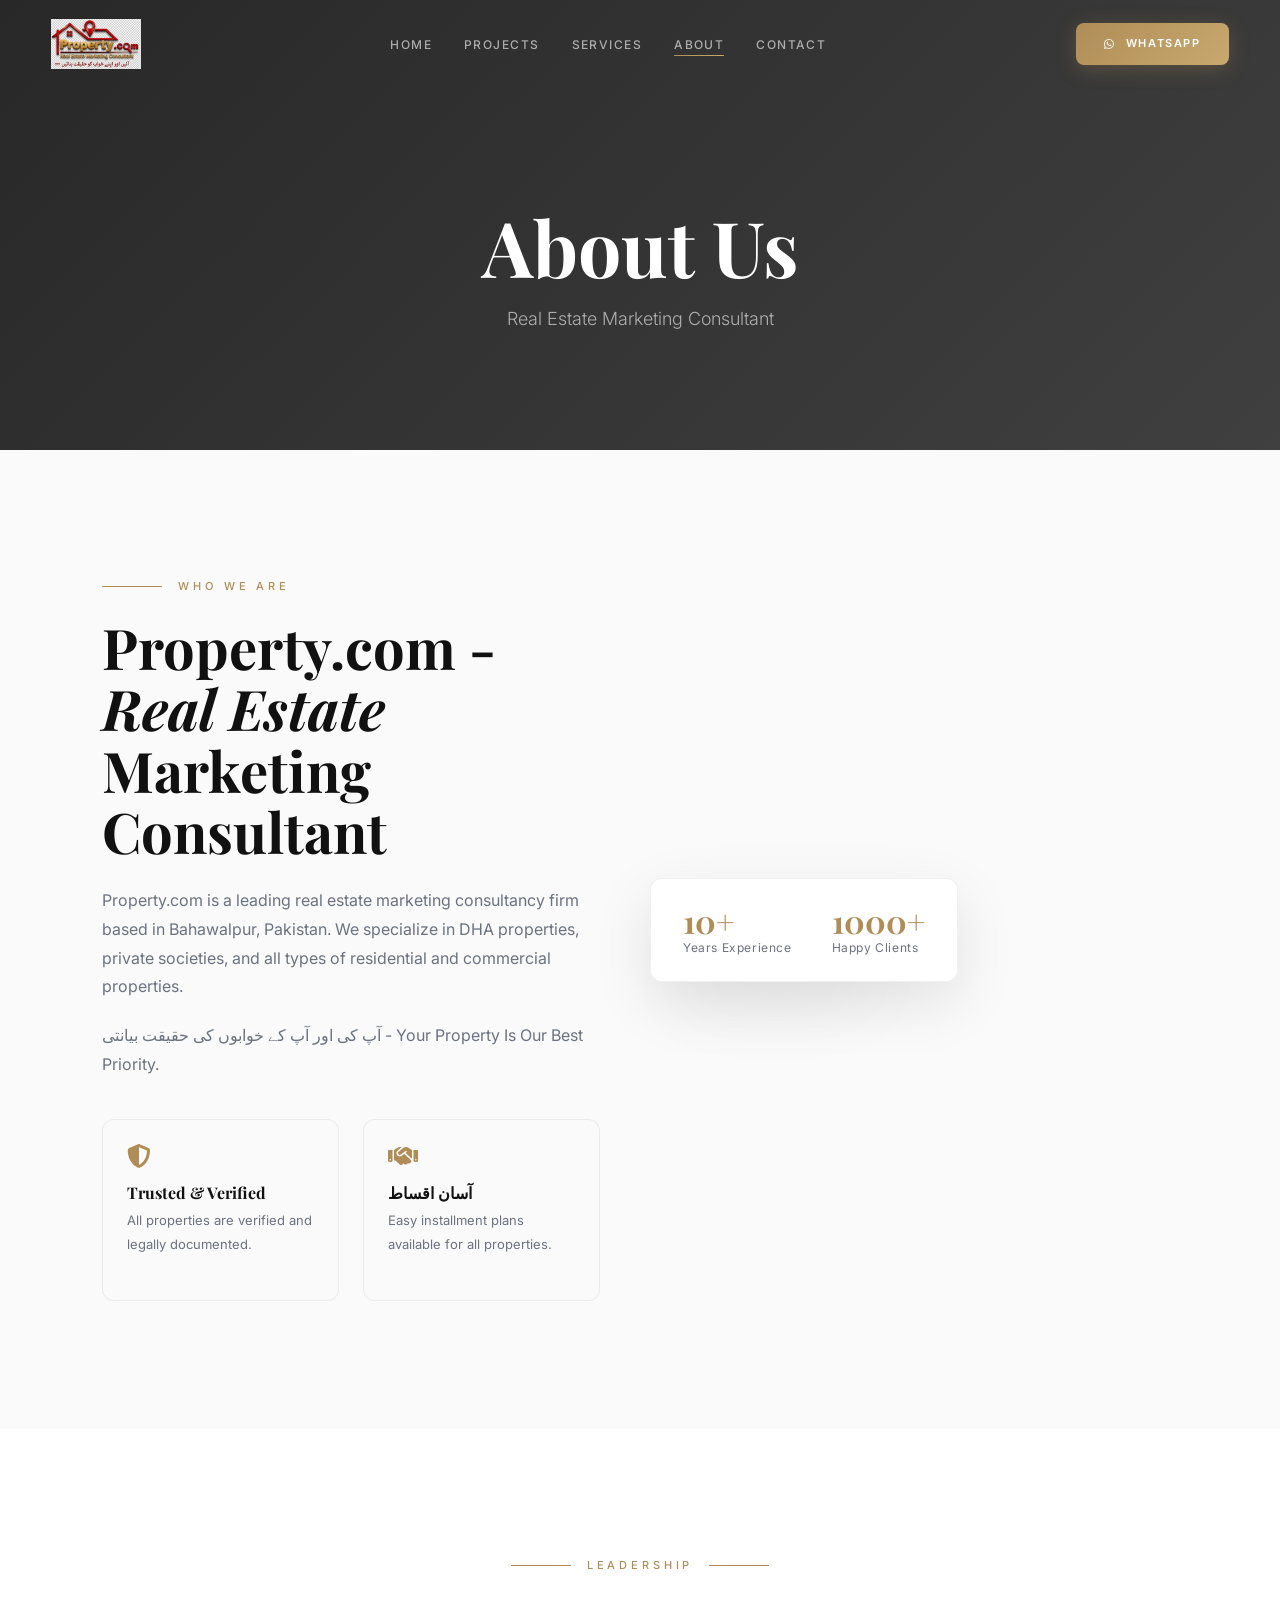
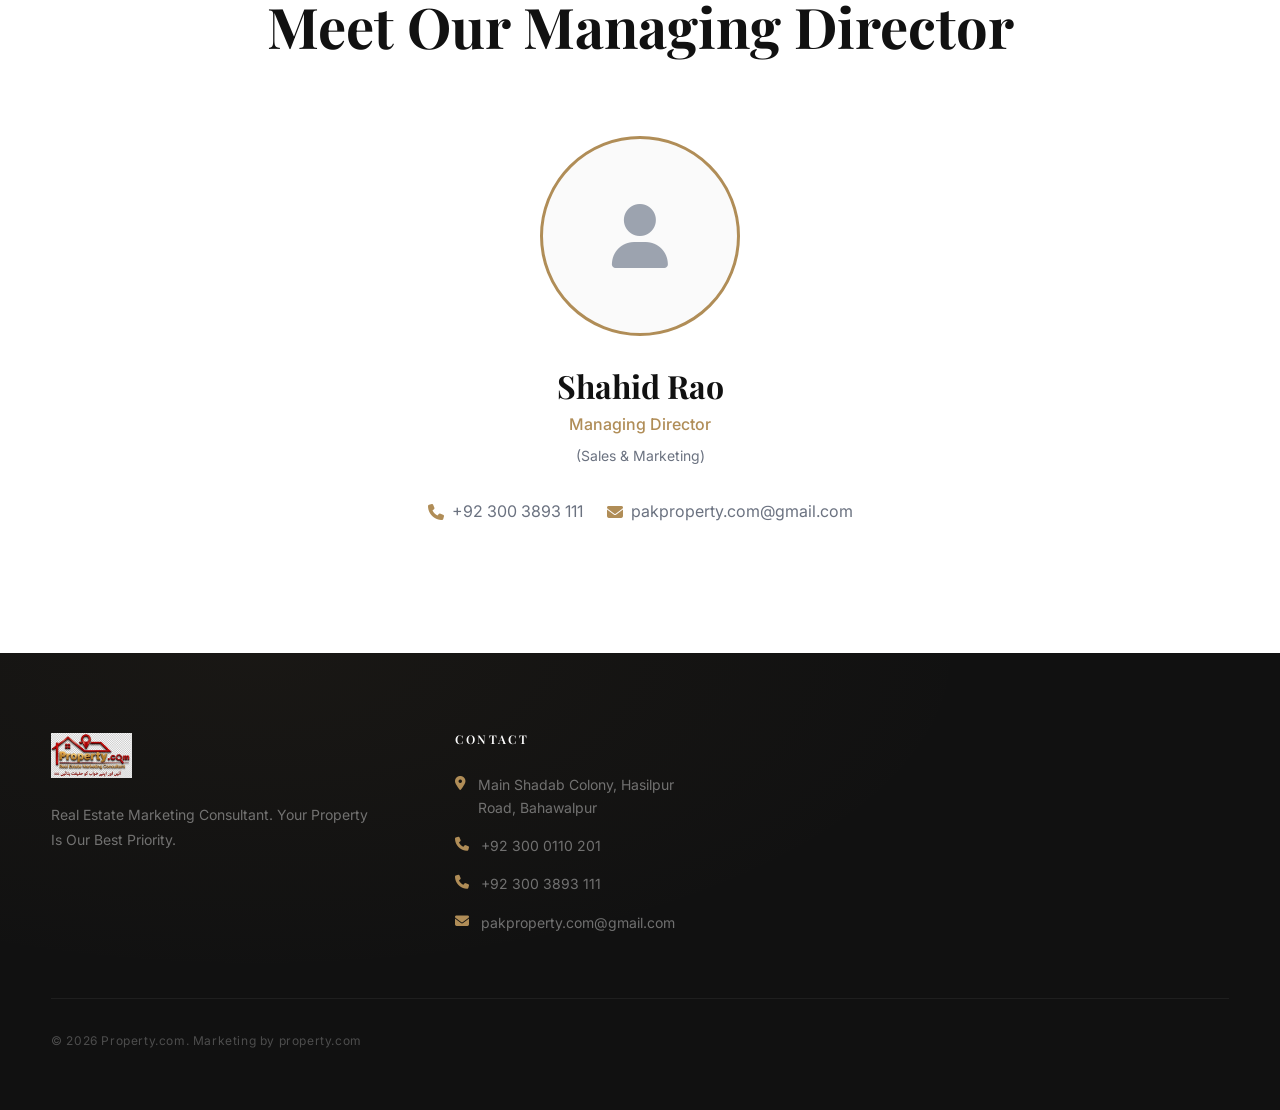
==== commit 99c78e0d: "Fix logo filename to Logo.jpg" ====
--- a/about.html
+++ b/about.html
@@ -13,7 +13,7 @@
     <nav class="navbar scrolled" id="navbar">
         <div class="nav-container">
             <a href="index.html" class="logo">
-                <img src="https://i.ibb.co/bgp8FKPJ/Gemini-Generated-Image-7xvyf17xvyf17xvy.jpg" alt="Property.com Logo">
+                <img src="Logo.jpg" alt="Property.com Logo">
             </a>
             <button class="mobile-menu-btn" id="mobileMenuBtn">
                 <i class="fas fa-bars"></i>
@@ -116,7 +116,7 @@
         <div class="footer-content">
             <div class="footer-grid">
                 <div class="footer-brand">
-                    <a href="index.html" class="footer-logo"><img src="https://i.ibb.co/bgp8FKPJ/Gemini-Generated-Image-7xvyf17xvyf17xvy.jpg" alt="Property.com Logo" style="height:45px;"></a>
+                    <a href="index.html" class="footer-logo"><img src="Logo.jpg" alt="Property.com Logo" style="height:45px;"></a>
                     <p>Real Estate Marketing Consultant. Your Property Is Our Best Priority.</p>
                 </div>
                 <div class="footer-col">
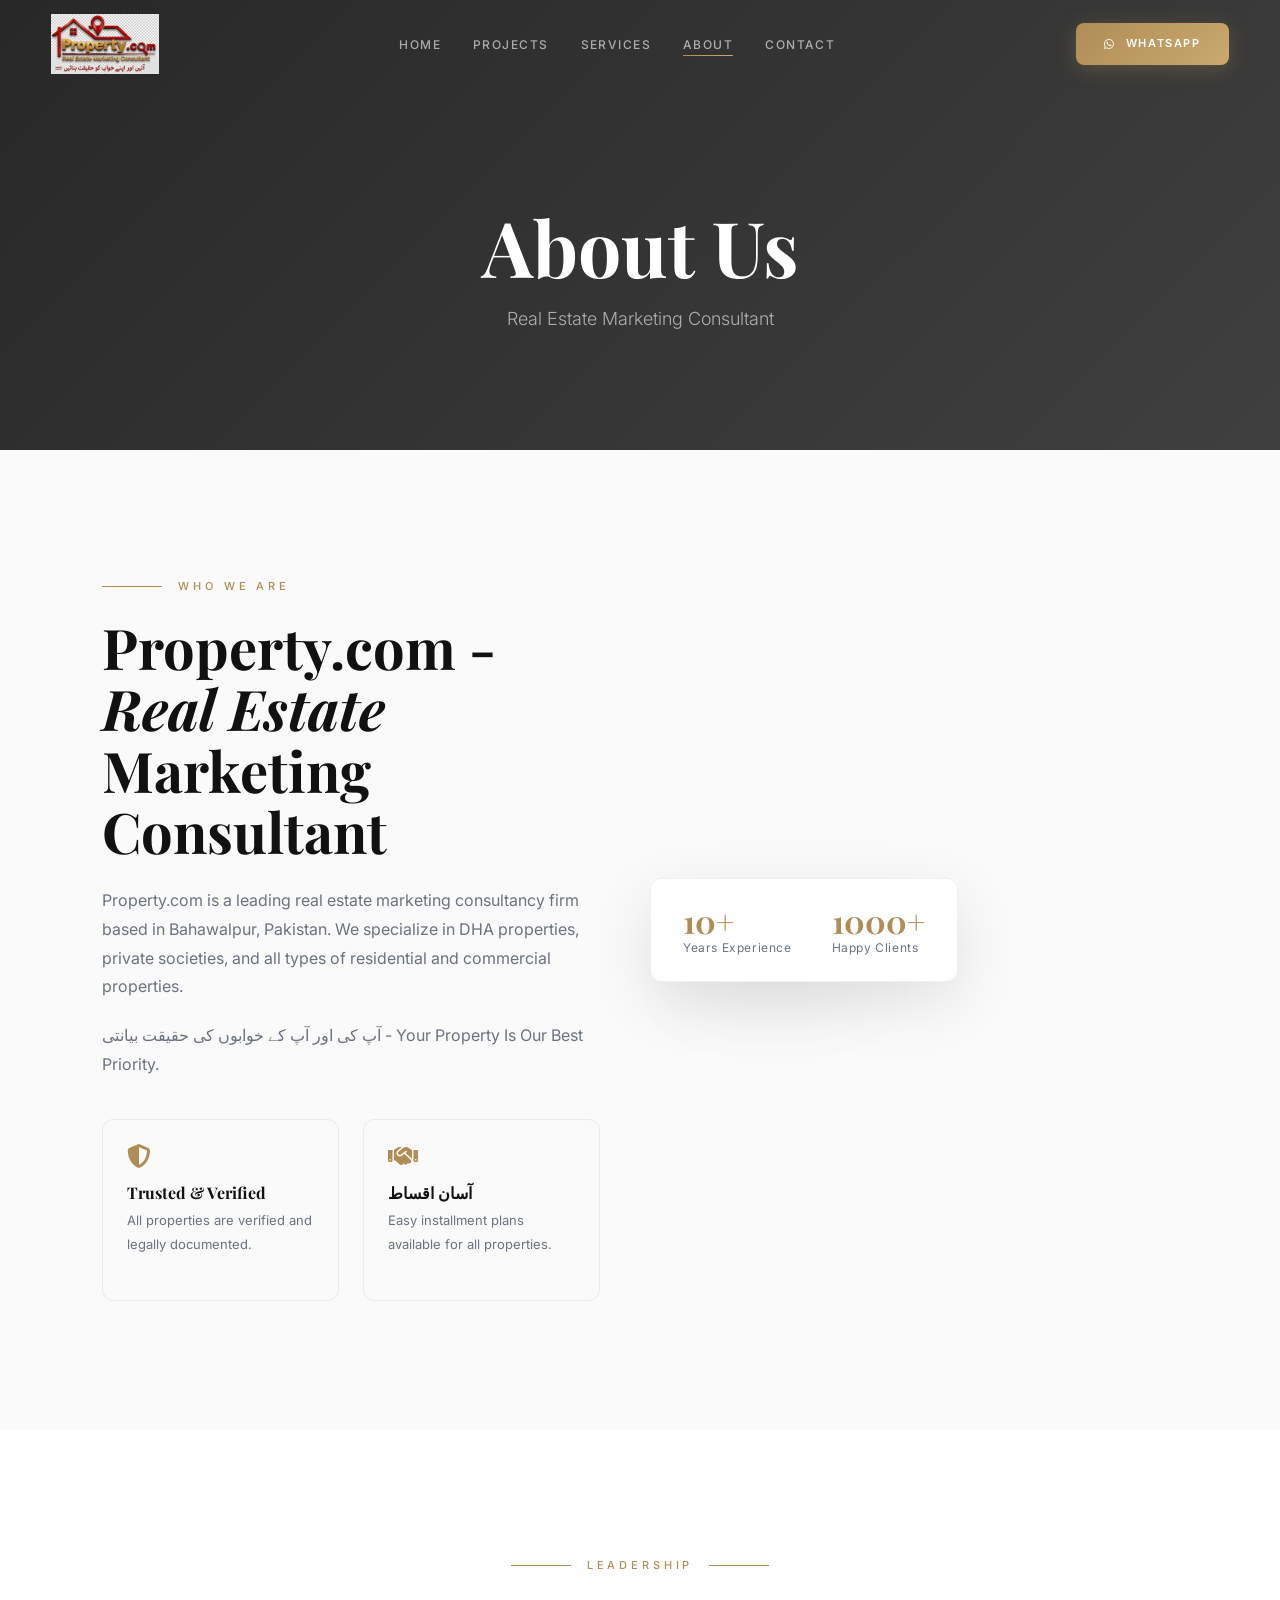
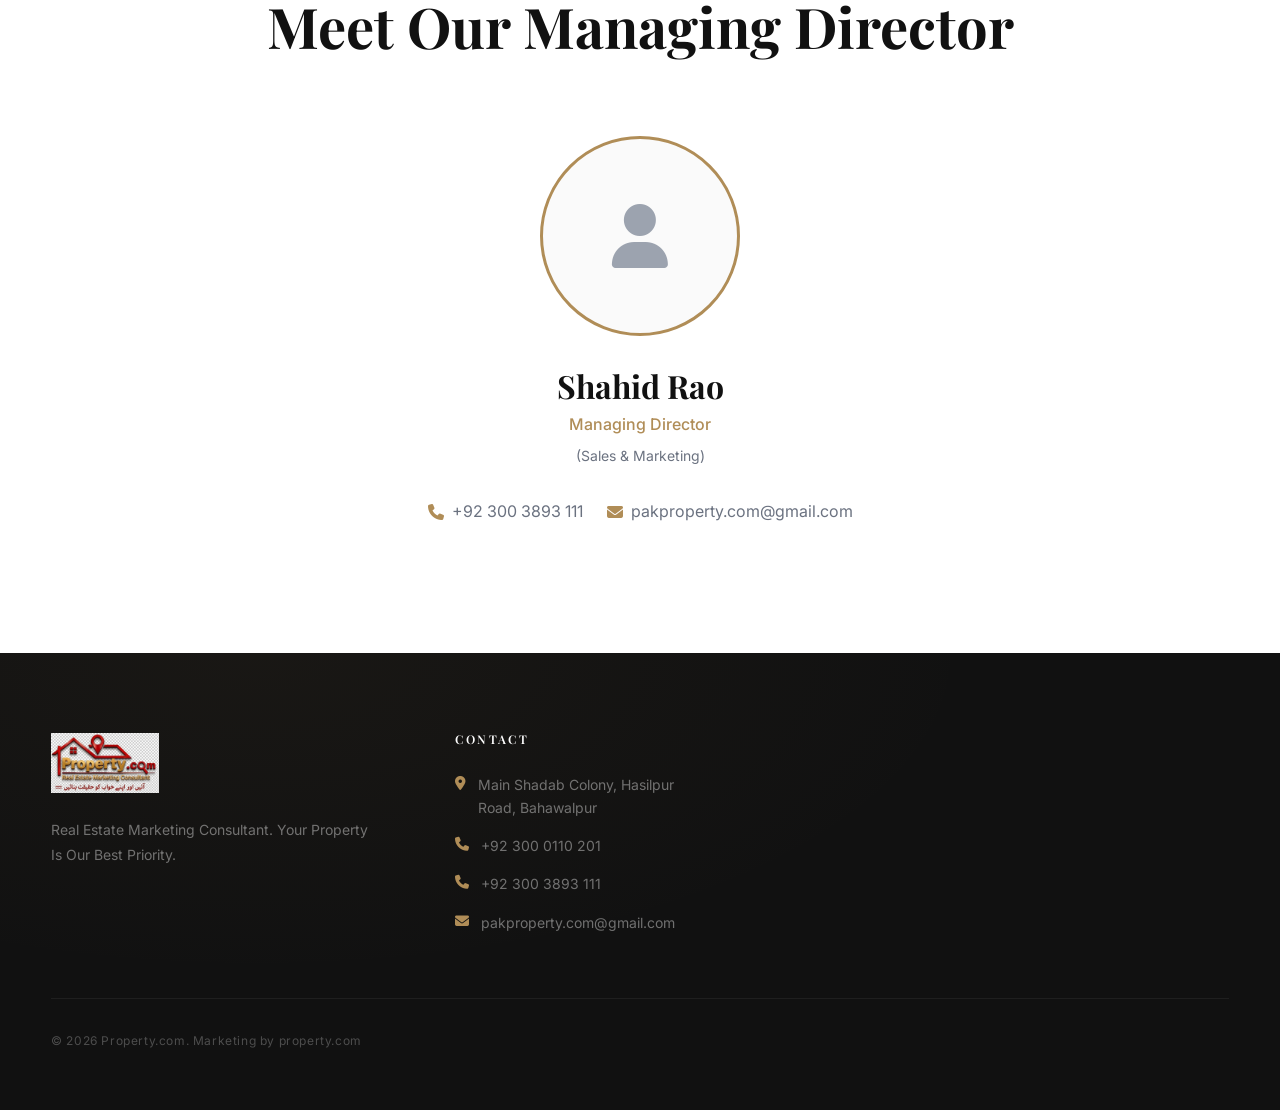
==== commit 386830ae: "Bigger logo, white header background" ====
--- a/about.html
+++ b/about.html
@@ -116,7 +116,7 @@
         <div class="footer-content">
             <div class="footer-grid">
                 <div class="footer-brand">
-                    <a href="index.html" class="footer-logo"><img src="Logo.jpg" alt="Property.com Logo" style="height:45px;"></a>
+                    <a href="index.html" class="footer-logo"><img src="Logo.jpg" alt="Property.com Logo" style="height:60px;"></a>
                     <p>Real Estate Marketing Consultant. Your Property Is Our Best Priority.</p>
                 </div>
                 <div class="footer-col">
--- a/styles.css
+++ b/styles.css
@@ -191,10 +191,11 @@
 }
 
 .navbar.scrolled {
-    background: rgba(250,250,250,0.95);
+    background: #fff;
     backdrop-filter: blur(20px) saturate(180%);
     -webkit-backdrop-filter: blur(20px) saturate(180%);
     border-bottom: 1px solid var(--border);
+    box-shadow: 0 2px 20px rgba(0,0,0,0.06);
 }
 
 .nav-container {
@@ -220,13 +221,13 @@
 }
 
 .logo img {
-    height: 50px;
+    height: 60px;
     width: auto;
     transition: height 0.3s;
 }
 
 .navbar.scrolled .logo img {
-    height: 40px;
+    height: 50px;
 }
 
 .logo-icon {
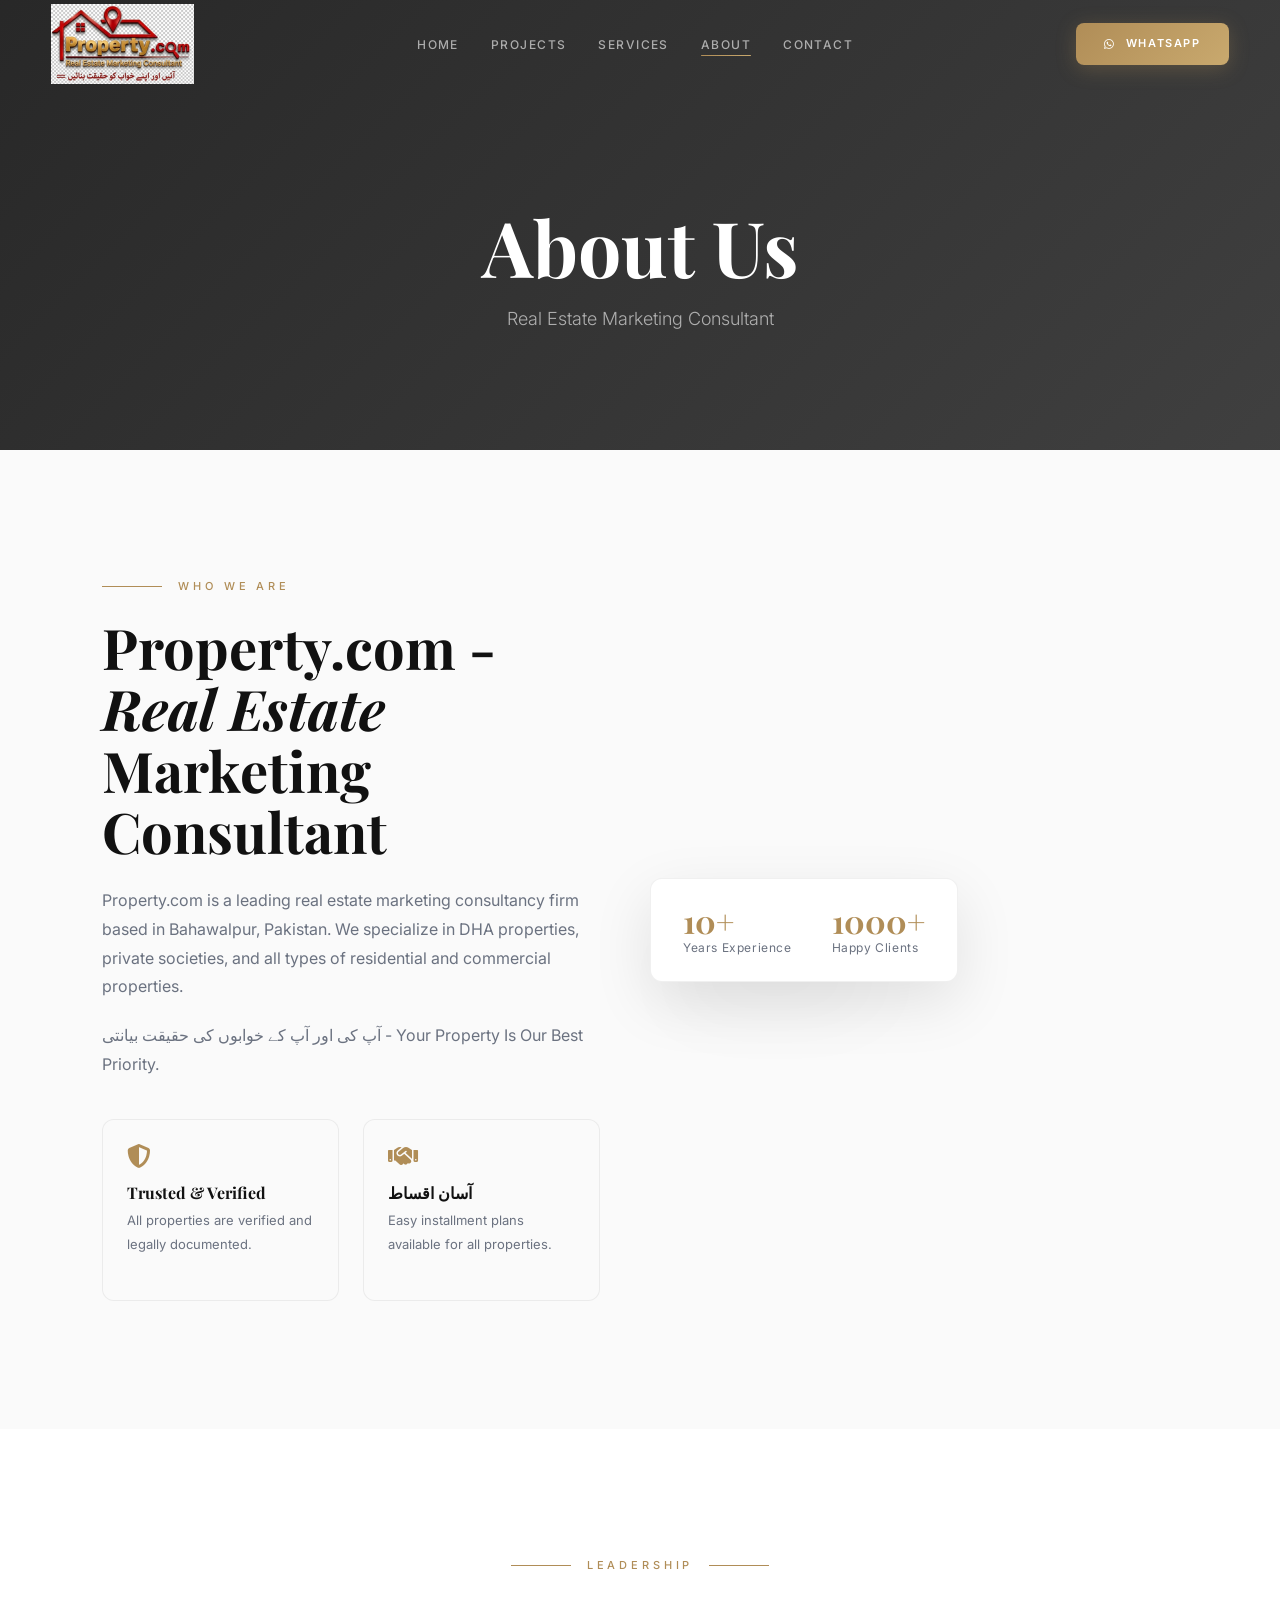
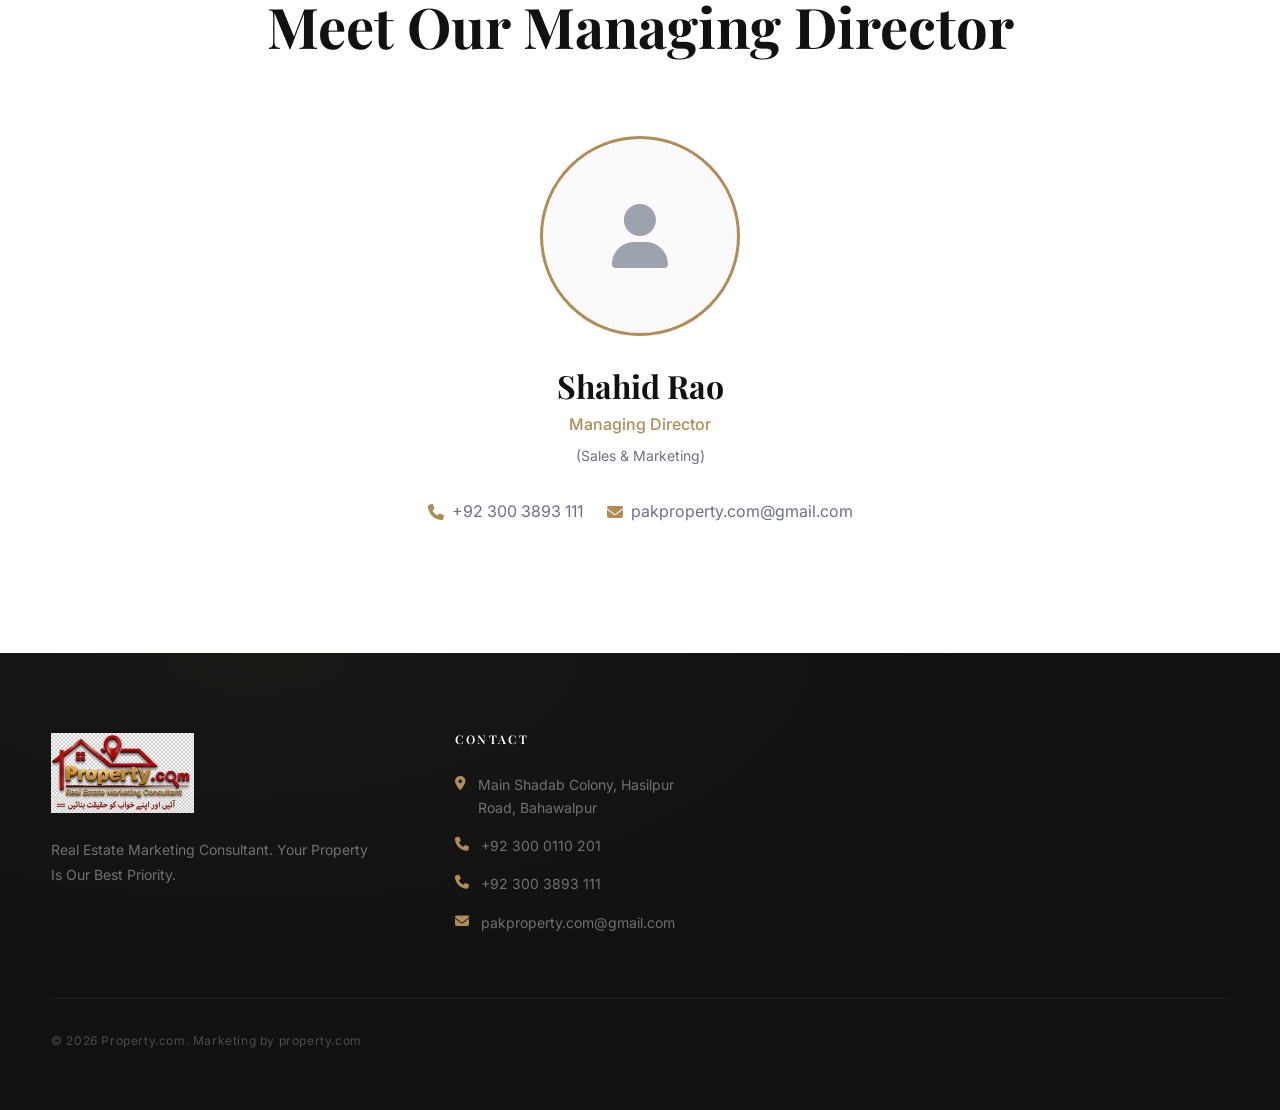
==== commit bba4e64a: "Even bigger logo 80px" ====
--- a/about.html
+++ b/about.html
@@ -116,7 +116,7 @@
         <div class="footer-content">
             <div class="footer-grid">
                 <div class="footer-brand">
-                    <a href="index.html" class="footer-logo"><img src="Logo.jpg" alt="Property.com Logo" style="height:60px;"></a>
+                    <a href="index.html" class="footer-logo"><img src="Logo.jpg" alt="Property.com Logo" style="height:80px;"></a>
                     <p>Real Estate Marketing Consultant. Your Property Is Our Best Priority.</p>
                 </div>
                 <div class="footer-col">
--- a/styles.css
+++ b/styles.css
@@ -221,13 +221,13 @@
 }
 
 .logo img {
-    height: 60px;
+    height: 80px;
     width: auto;
     transition: height 0.3s;
 }
 
 .navbar.scrolled .logo img {
-    height: 50px;
+    height: 65px;
 }
 
 .logo-icon {
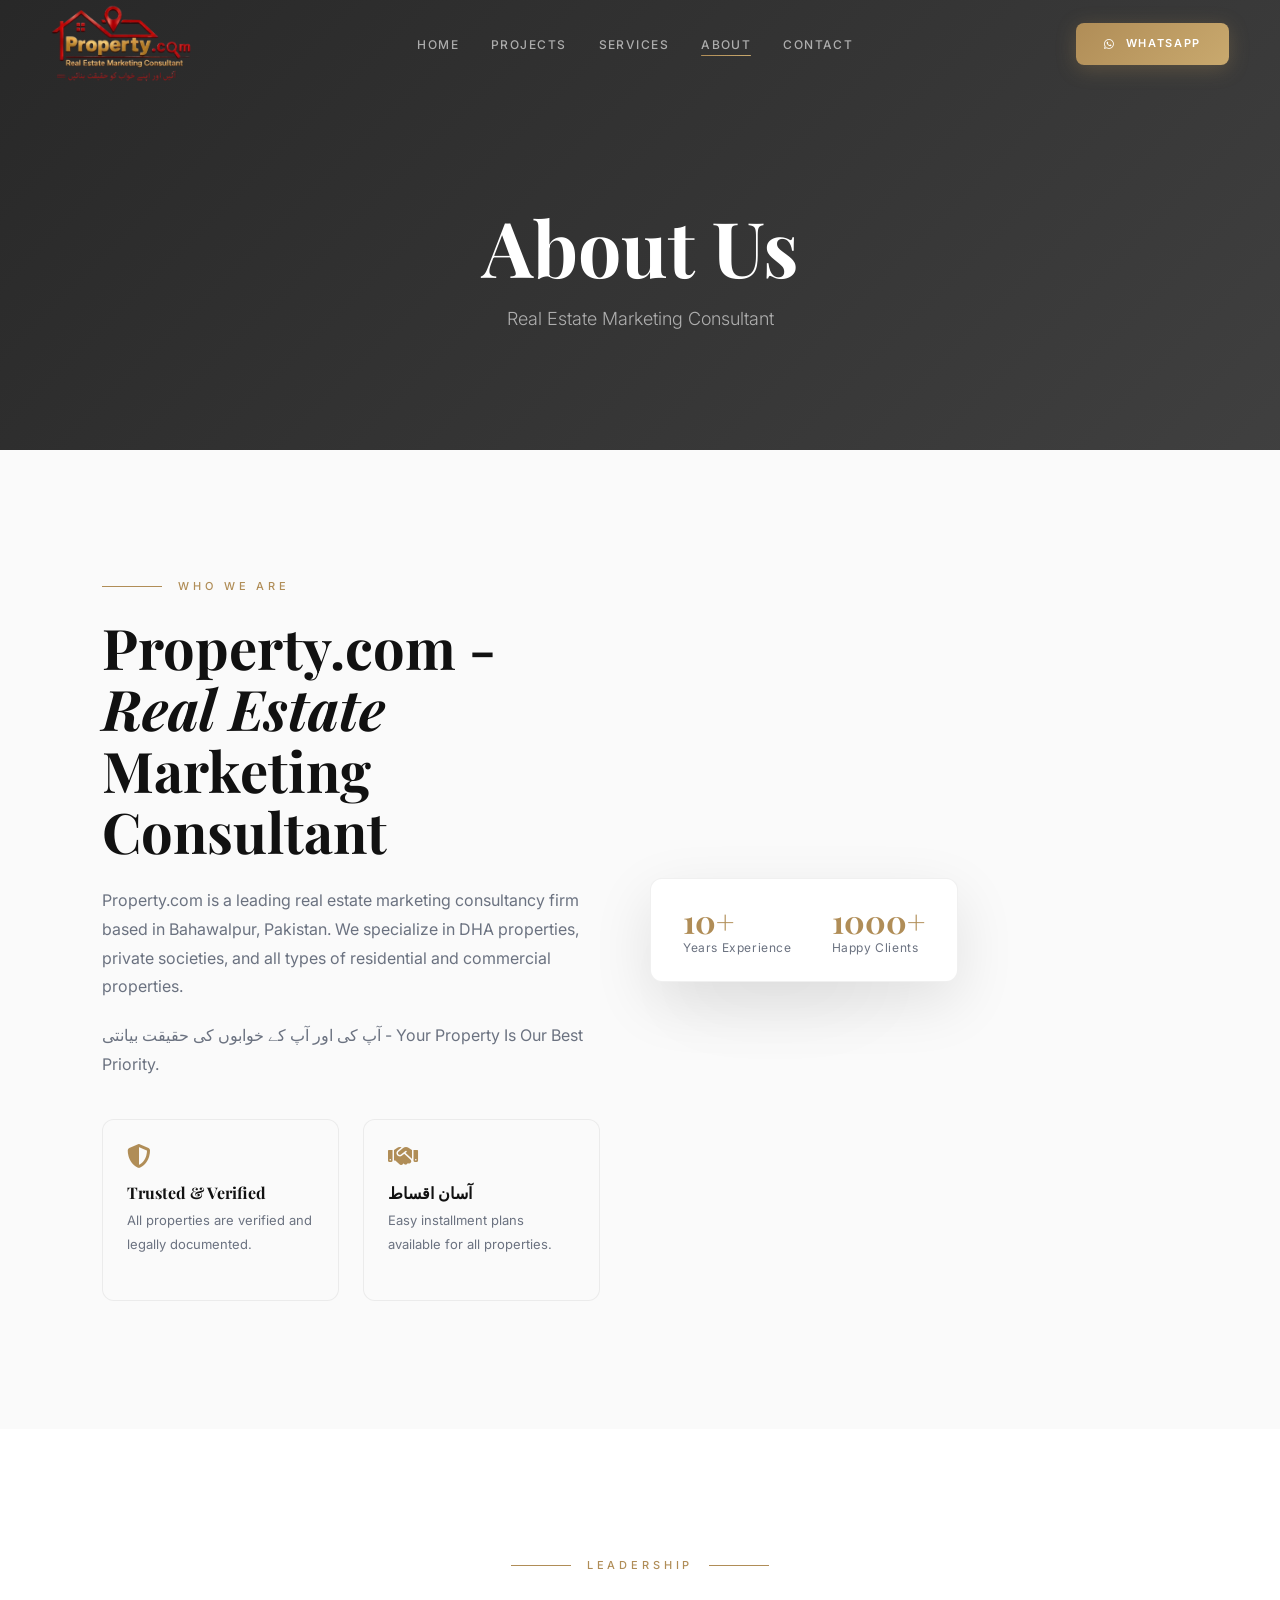
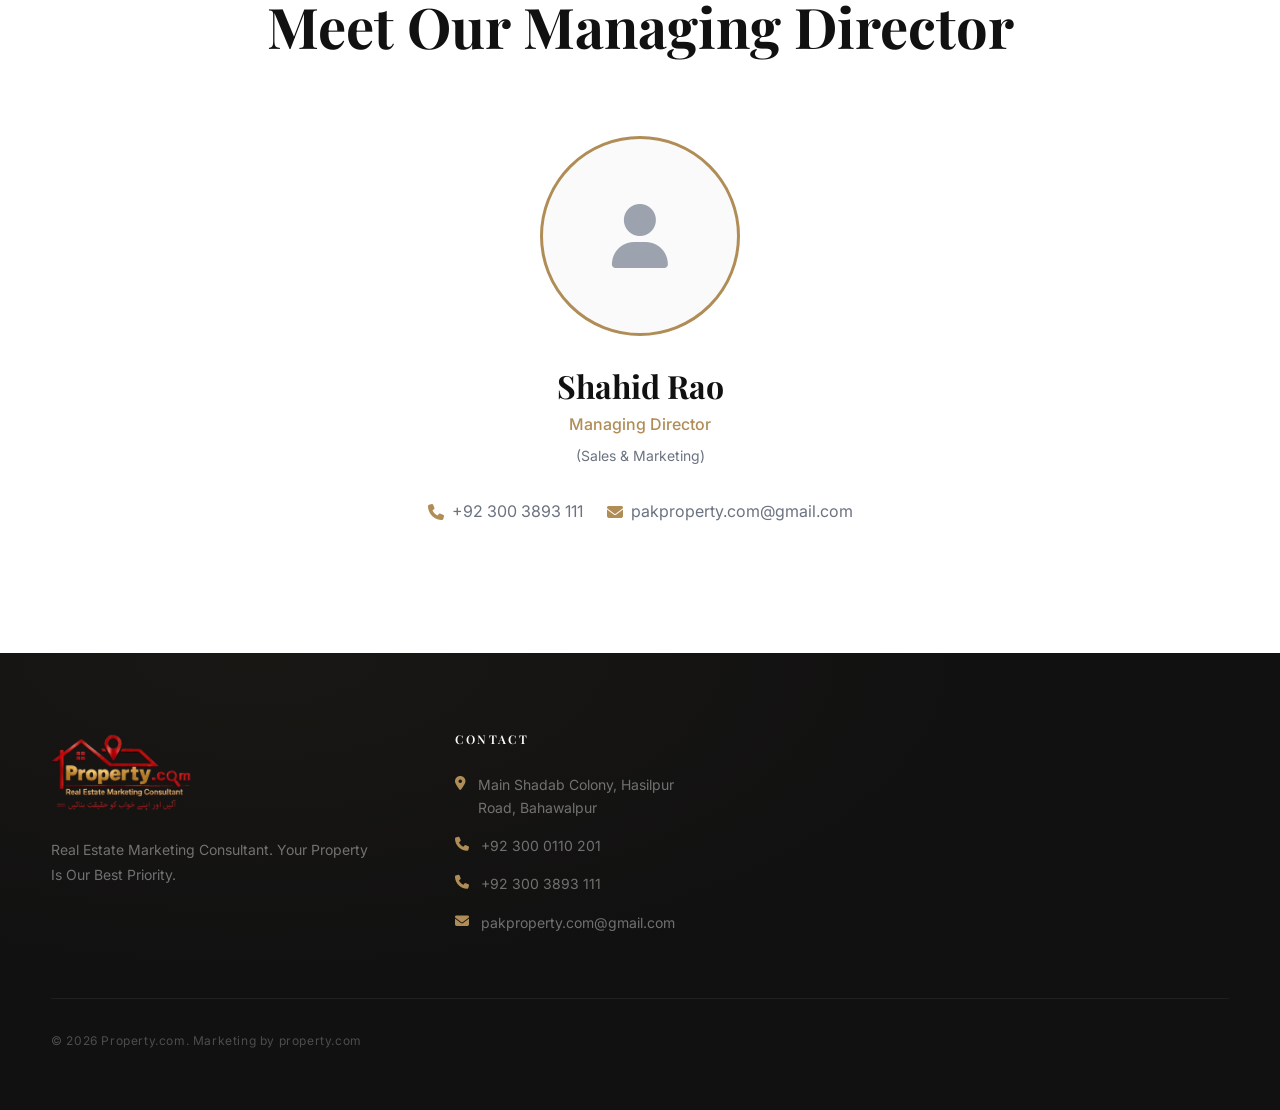
==== commit ed021b5d: "Fix logo filename" ====
--- a/about.html
+++ b/about.html
@@ -13,7 +13,7 @@
     <nav class="navbar scrolled" id="navbar">
         <div class="nav-container">
             <a href="index.html" class="logo">
-                <img src="Logo.jpg" alt="Property.com Logo">
+                <img src="Logo-removebg-preview.png" alt="Property.com Logo">
             </a>
             <button class="mobile-menu-btn" id="mobileMenuBtn">
                 <i class="fas fa-bars"></i>
@@ -116,7 +116,7 @@
         <div class="footer-content">
             <div class="footer-grid">
                 <div class="footer-brand">
-                    <a href="index.html" class="footer-logo"><img src="Logo.jpg" alt="Property.com Logo" style="height:80px;"></a>
+                    <a href="index.html" class="footer-logo"><img src="Logo-removebg-preview.png" alt="Property.com Logo" style="height:80px;"></a>
                     <p>Real Estate Marketing Consultant. Your Property Is Our Best Priority.</p>
                 </div>
                 <div class="footer-col">
